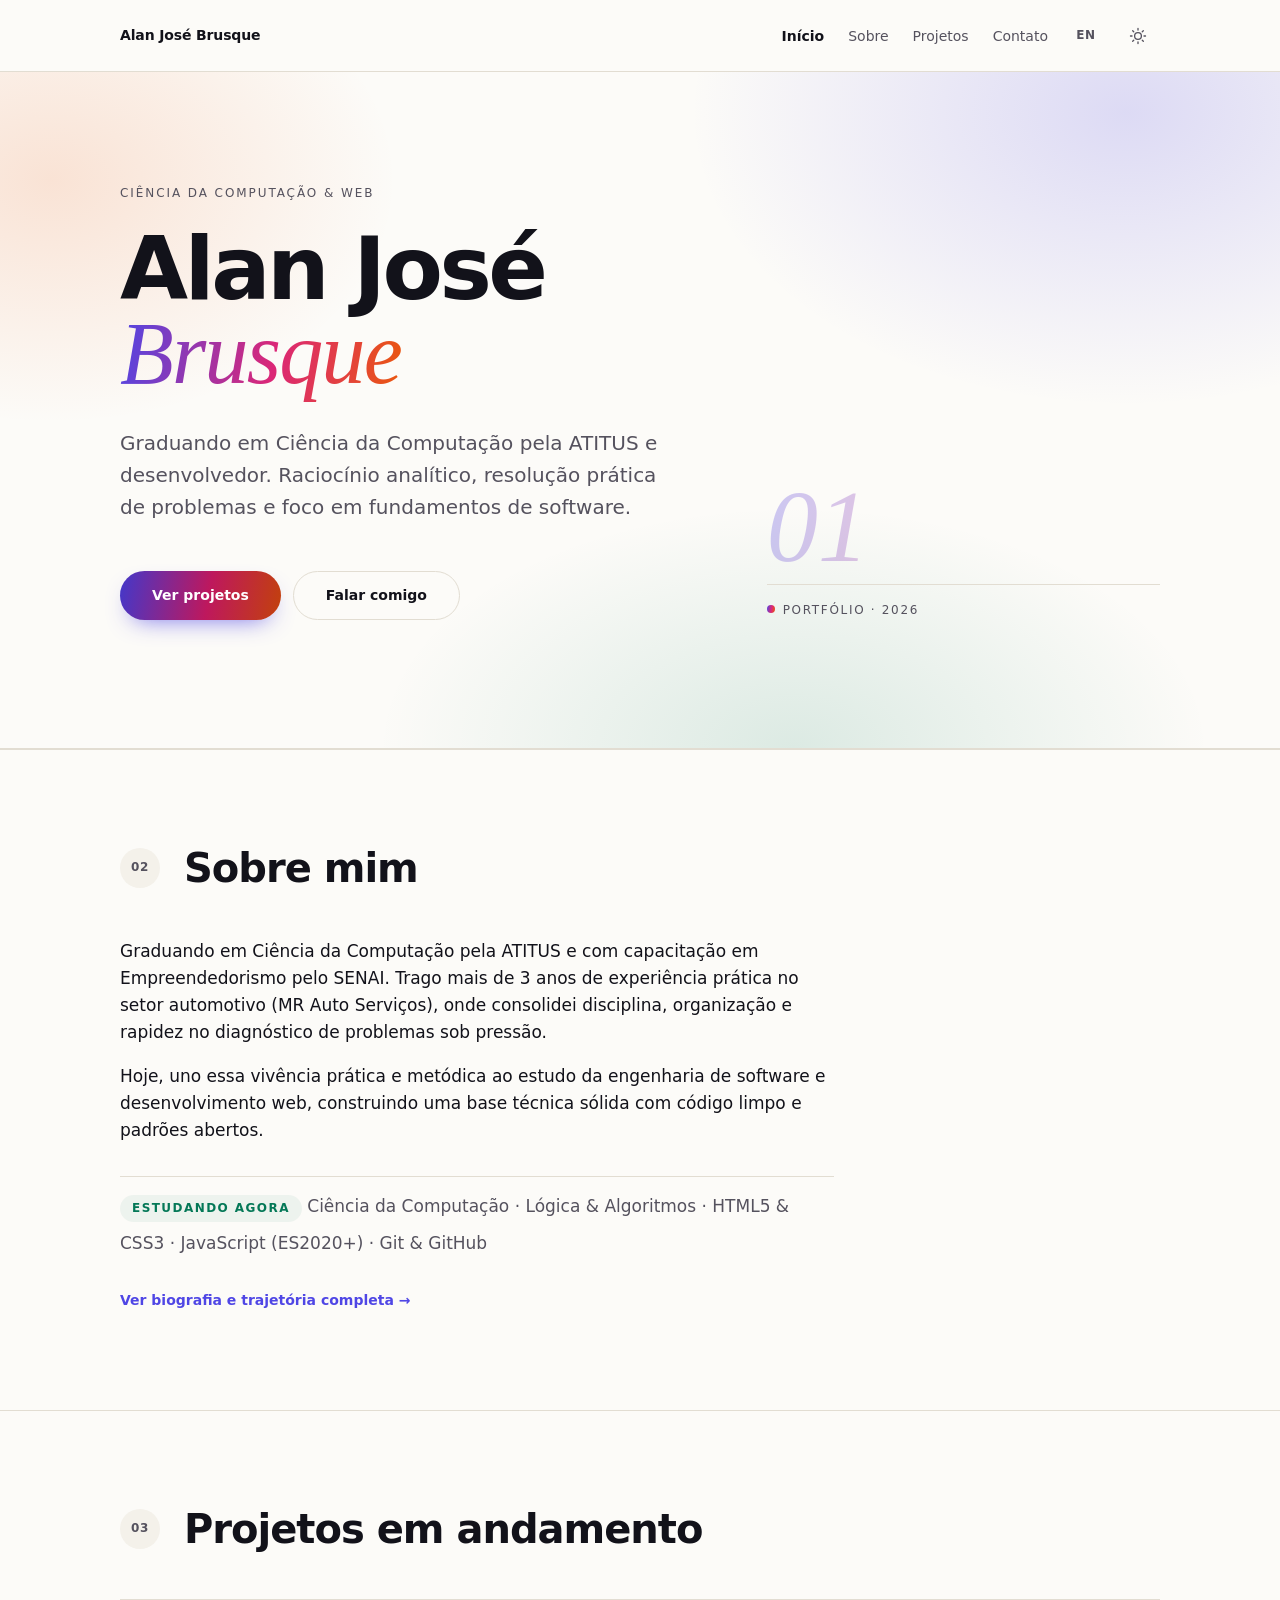
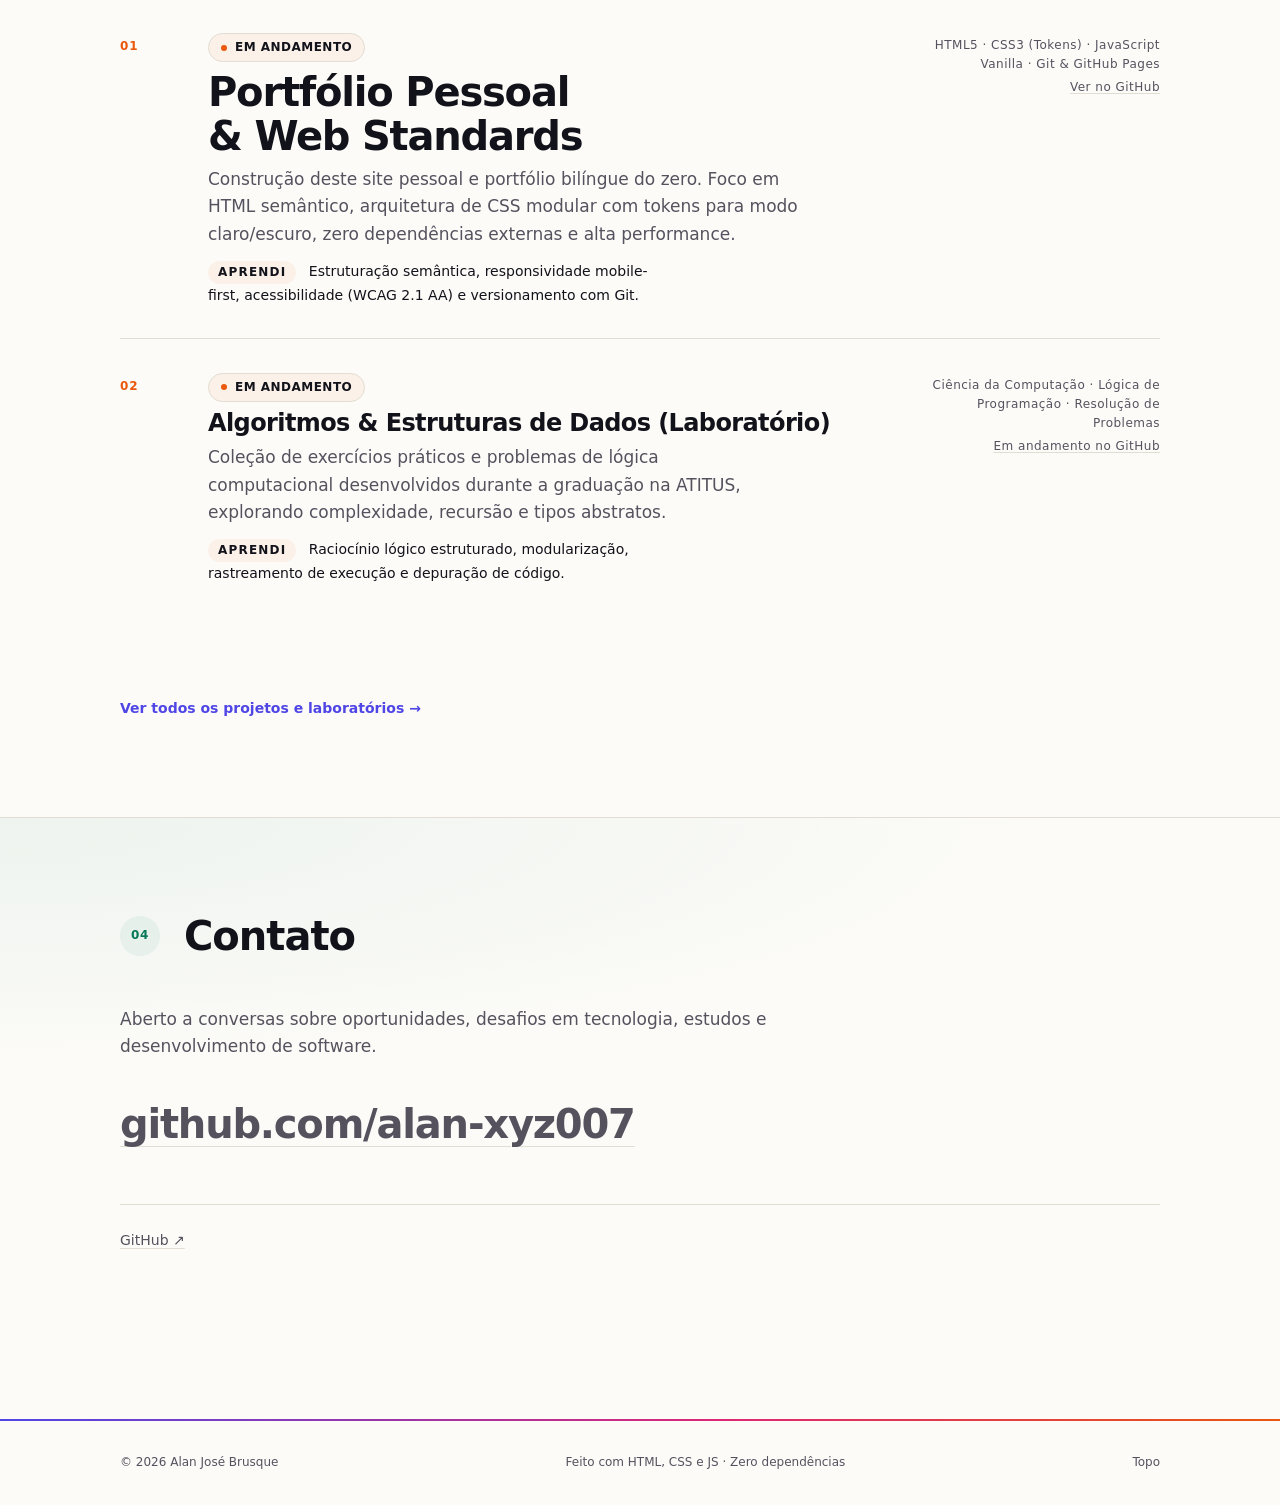
==== index.html @ 41e9971a "feat: site pessoal, mini paginas sobre e projetos, i18n bilingue e tokens" ====
<!doctype html>
<html lang="pt-BR" data-theme="light">
<head>
  <meta charset="utf-8">
  <meta name="viewport" content="width=device-width, initial-scale=1">
  <title>Alan José Brusque — Desenvolvedor Web & Ciência da Computação</title>
  <meta name="description" content="Site pessoal e portfólio de aprendizado de Alan José Brusque. Graduando em Ciência da Computação (ATITUS) e desenvolvedor.">
  <meta name="color-scheme" content="light dark">
  <link rel="icon" href="assets/img/favicon.svg" type="image/svg+xml">
  <link rel="stylesheet" href="assets/css/styles.css">
  <script>
    (function () {
      try {
        var saved = localStorage.getItem('theme');
        var theme = saved || (window.matchMedia('(prefers-color-scheme: dark)').matches ? 'dark' : 'light');
        document.documentElement.dataset.theme = theme;
      } catch (e) {
        document.documentElement.dataset.theme = 'light';
      }
      document.documentElement.classList.add('js');
    })();
  </script>
</head>
<body id="top">
  <a class="skip-link" href="#main" data-i18n="a11y.skip">Pular para o conteúdo</a>

  <header class="site-header">
    <div class="site-header__inner container">
      <a class="brand" href="index.html">
        <span class="brand__full">Alan José Brusque</span>
        <span class="brand__short">AJB</span>
      </a>

      <button class="menu-toggle" type="button" aria-expanded="false" aria-controls="primary-nav" data-i18n-attr="aria-label:nav.menu">
        <span class="menu-toggle__lines" aria-hidden="true"><span></span><span></span></span>
        <span class="menu-toggle__text" data-i18n="nav.menu">Menu</span>
      </button>

      <nav id="primary-nav" class="nav" data-i18n-attr="aria-label:nav.label">
        <ul class="nav__list">
          <li><a class="nav__link nav__link--active" href="index.html" data-i18n="nav.home">Início</a></li>
          <li><a class="nav__link" href="sobre.html" data-i18n="nav.about">Sobre</a></li>
          <li><a class="nav__link" href="projetos.html" data-i18n="nav.projects">Projetos</a></li>
          <li><a class="nav__link" href="#contato" data-i18n="nav.contact">Contato</a></li>
        </ul>
      </nav>

      <div class="controls">
        <button class="control" type="button" data-lang-toggle aria-label="Mudar para inglês">EN</button>
        <button class="control control--icon" type="button" data-theme-toggle aria-pressed="false" aria-label="Ativar tema escuro">
          <svg class="icon icon--sun" viewBox="0 0 24 24" fill="none" stroke="currentColor" stroke-width="1.75" stroke-linecap="round" aria-hidden="true">
            <circle cx="12" cy="12" r="4.5"></circle>
            <path d="M12 2v2M12 20v2M2 12h2M20 12h2M4.9 4.9l1.4 1.4M17.7 17.7l1.4 1.4M19.1 4.9l-1.4 1.4M6.3 17.7l-1.4 1.4"></path>
          </svg>
          <svg class="icon icon--moon" viewBox="0 0 24 24" fill="none" stroke="currentColor" stroke-width="1.75" stroke-linecap="round" stroke-linejoin="round" aria-hidden="true">
            <path d="M20 14.5A8.5 8.5 0 1 1 9.5 4a6.8 6.8 0 0 0 10.5 10.5Z"></path>
          </svg>
        </button>
      </div>
    </div>
  </header>

  <main id="main">
    <section class="hero" id="hero" aria-labelledby="hero-title">
      <div class="container hero__grid">
        <div class="hero__lead">
          <p class="eyebrow" data-i18n="hero.kicker">Ciência da Computação & Web</p>
          <h1 class="hero__title" id="hero-title">
            Alan José <span class="hero__accent">Brusque</span>
          </h1>
          <p class="hero__tagline" data-i18n="hero.tagline">
            Graduando em Ciência da Computação pela ATITUS e desenvolvedor. Raciocínio analítico, resolução prática de problemas e foco em fundamentos de software.
          </p>
          <div class="hero__actions">
            <a class="btn btn--solid" href="projetos.html" data-i18n="hero.cta.projects">Ver projetos</a>
            <a class="btn btn--ghost" href="#contato" data-i18n="hero.cta.contact">Falar comigo</a>
          </div>
        </div>
        <aside class="hero__aside" aria-hidden="true">
          <span class="hero__index" aria-hidden="true"></span>
          <span class="hero__rule"></span>
          <span class="hero__note"><span data-i18n="hero.note">Portfólio</span> · <span data-year>2026</span></span>
        </aside>
      </div>
    </section>

    <section class="section" id="sobre" aria-labelledby="sobre-title">
      <div class="container">
        <div class="section__head">
          <span class="section__index">02</span>
          <h2 class="section__title" id="sobre-title" data-i18n="home.about.title">Sobre mim</h2>
        </div>
        <div class="prose">
          <p data-i18n="home.about.p1">
            Graduando em Ciência da Computação pela ATITUS e com capacitação em Empreendedorismo pelo SENAI. Trago mais de 3 anos de experiência prática no setor automotivo (MR Auto Serviços), onde consolidei disciplina, organização e rapidez no diagnóstico de problemas sob pressão.
          </p>
          <p data-i18n="home.about.p2">
            Hoje, uno essa vivência prática e metódica ao estudo da engenharia de software e desenvolvimento web, construindo uma base técnica sólida com código limpo e padrões abertos.
          </p>
          <div class="studying">
            <span class="studying__label" data-i18n="about.studying.label">Estudando agora</span>
            <span data-i18n="about.studying.items">Ciência da Computação · Lógica & Algoritmos · HTML5 & CSS3 · JavaScript (ES2020+) · Git & GitHub</span>
          </div>
          <a class="link-more" href="sobre.html" data-i18n="home.about.more">Ver biografia e trajetória completa →</a>
        </div>
      </div>
    </section>

    <section class="section" id="projetos" aria-labelledby="projetos-title">
      <div class="container">
        <div class="section__head">
          <span class="section__index">03</span>
          <h2 class="section__title" id="projetos-title" data-i18n="home.projects.title">Projetos em andamento</h2>
        </div>

        <article class="project project--featured">
          <span class="project__index" aria-hidden="true">01</span>
          <div class="project__main">
            <div style="margin-bottom: var(--space-2);">
              <span class="badge--status" data-i18n="projects.status.badge">Em andamento</span>
            </div>
            <h3 class="project__title" data-i18n="projects.p1.title">Portfólio Pessoal & Web Standards</h3>
            <p class="project__summary" data-i18n="projects.p1.summary">
              Construção deste site pessoal e portfólio bilíngue do zero. Foco em HTML semântico, arquitetura de CSS modular com tokens para modo claro/escuro, zero dependências externas e alta performance.
            </p>
            <p class="project__learned">
              <span class="label" data-i18n="projects.learned">Aprendi</span>
              <span data-i18n="projects.p1.learned">Estruturação semântica, responsividade mobile-first, acessibilidade (WCAG 2.1 AA) e versionamento com Git.</span>
            </p>
          </div>
          <div class="project__meta">
            <span class="project__stack" data-i18n="projects.p1.stack">HTML5 · CSS3 (Tokens) · JavaScript Vanilla · Git & GitHub Pages</span>
            <span class="project__links">
              <a href="https://github.com/alan-xyz007/alan-xyz007.github.io" target="_blank" rel="noopener noreferrer" data-i18n="projects.view.code">Ver no GitHub ↗</a>
            </span>
          </div>
        </article>

        <article class="project">
          <span class="project__index" aria-hidden="true">02</span>
          <div class="project__main">
            <div style="margin-bottom: var(--space-2);">
              <span class="badge--status" data-i18n="projects.status.badge">Em andamento</span>
            </div>
            <h3 class="project__title" data-i18n="projects.p2.title">Algoritmos & Estruturas de Dados (Laboratório)</h3>
            <p class="project__summary" data-i18n="projects.p2.summary">
              Coleção de exercícios práticos e problemas de lógica computacional desenvolvidos durante a graduação na ATITUS, explorando complexidade, recursão e tipos abstratos.
            </p>
            <p class="project__learned">
              <span class="label" data-i18n="projects.learned">Aprendi</span>
              <span data-i18n="projects.p2.learned">Raciocínio lógico estruturado, modularização, rastreamento de execução e depuração de código.</span>
            </p>
          </div>
          <div class="project__meta">
            <span class="project__stack" data-i18n="projects.p2.stack">Ciência da Computação · Lógica de Programação · Resolução de Problemas</span>
            <span class="project__links">
              <a href="https://github.com/alan-xyz007" target="_blank" rel="noopener noreferrer" data-i18n="projects.view.progress">Em andamento no GitHub ↗</a>
            </span>
          </div>
        </article>

        <div style="margin-top: var(--space-8);">
          <a class="link-more" href="projetos.html" data-i18n="home.projects.more">Ver todos os projetos e laboratórios →</a>
        </div>
      </div>
    </section>

    <section class="section section--contact" id="contato" aria-labelledby="contato-title">
      <div class="container">
        <div class="section__head">
          <span class="section__index">04</span>
          <h2 class="section__title" id="contato-title" data-i18n="contact.title">Contato</h2>
        </div>
        <p class="contact__lead" data-i18n="contact.lead">
          Aberto a conversas sobre oportunidades, desafios em tecnologia, estudos e desenvolvimento de software.
        </p>
        <p class="contact__email">
          <a href="https://github.com/alan-xyz007" target="_blank" rel="noopener noreferrer">github.com/alan-xyz007</a>
        </p>
        <ul class="contact__links">
          <li>
            <a href="https://github.com/alan-xyz007" target="_blank" rel="noopener noreferrer">
              GitHub <span aria-hidden="true">↗</span>
            </a>
          </li>
        </ul>
      </div>
    </section>
  </main>

  <footer class="site-footer">
    <div class="container site-footer__inner">
      <p>© <span data-year>2026</span> Alan José Brusque</p>
      <p data-i18n="footer.note">Feito com HTML, CSS e JS · Zero dependências</p>
      <a class="site-footer__top" href="#top" data-i18n="footer.top">Topo</a>
    </div>
  </footer>

  <script src="assets/js/i18n.js" defer></script>
  <script src="assets/js/main.js" defer></script>
</body>
</html>
---- assets/css/styles.css ----
/* ==========================================================================
   Site pessoal — Alan José Brusque
   Ordem: 1 reset · 2 tokens · 3 base · 4 layout · 5 componentes · 6 utilitários
   ========================================================================== */

/* 1. reset ---------------------------------------------------------------- */
*,
*::before,
*::after { box-sizing: border-box; }

html { -webkit-text-size-adjust: 100%; }

body,
h1, h2, h3, p, ul, figure { margin: 0; }

ul { padding: 0; list-style: none; }

img, svg { display: block; max-width: 100%; }

button { font: inherit; color: inherit; background: none; border: 0; padding: 0; cursor: pointer; }

a { color: inherit; }

/* 2. tokens --------------------------------------------------------------- */
:root {
  --color-bg: #FCFBF8;
  --color-surface: #F4F1EA;
  --color-surface-2: #EAE5DA;
  --color-text: #12121A;
  --color-muted: #55525E;
  --color-border: #E2DDD2;
  --color-accent: #4F46E5;
  --color-accent-contrast: #FFFFFF;
  --color-accent-2: #EA580C;
  --color-accent-3: #047857;
  --color-accent-4: #DB2777;

  --gradient-brand: linear-gradient(100deg, #4F46E5 0%, #DB2777 55%, #EA580C 100%);
  --gradient-cta: linear-gradient(100deg, #4338CA 0%, #BE185D 55%, #C2410C 100%);
  --cta-text: #FFFFFF;
  --glow-1: rgba(79, 70, 229, 0.18);
  --glow-2: rgba(234, 88, 12, 0.15);
  --glow-3: rgba(4, 120, 87, 0.13);
  --tint-1: rgba(79, 70, 229, 0.06);
  --tint-2: rgba(234, 88, 12, 0.06);
  --tint-3: rgba(4, 120, 87, 0.06);

  --font-sans: system-ui, -apple-system, "Segoe UI", Roboto, sans-serif;
  --font-display: Georgia, "Times New Roman", serif;

  --text-xs: 0.75rem;
  --text-sm: 0.875rem;
  --text-base: 1.0625rem;
  --text-lg: 1.25rem;
  --text-xl: 1.5rem;
  --text-2xl: 2rem;
  --text-3xl: 2.5rem;
  --text-4xl: 3.5rem;
  --text-5xl: 5.5rem;

  --space-1: 4px;
  --space-2: 8px;
  --space-3: 12px;
  --space-4: 16px;
  --space-5: 24px;
  --space-6: 32px;
  --space-8: 48px;
  --space-10: 64px;
  --space-12: 96px;
  --space-16: 160px;

  --radius-sm: 4px;
  --radius-md: 8px;
  --radius-lg: 16px;

  --shadow-sm: 0 1px 2px rgba(0, 0, 0, 0.06);
  --shadow-md: 0 8px 24px rgba(0, 0, 0, 0.08);

  --container: 1120px;
  --measure: 66ch;
  --header-h: 72px;
}

[data-theme="dark"] {
  --color-bg: #0B0B12;
  --color-surface: #15151F;
  --color-surface-2: #1E1E2B;
  --color-text: #F7F5F0;
  --color-muted: #B0ADBA;
  --color-border: #2A2A38;
  --color-accent: #818CF8;
  --color-accent-contrast: #0B0B12;
  --color-accent-2: #FB923C;
  --color-accent-3: #34D399;
  --color-accent-4: #F472B6;

  --gradient-brand: linear-gradient(100deg, #A5B4FC 0%, #F9A8D4 55%, #FDBA74 100%);
  --gradient-cta: linear-gradient(100deg, #C7D2FE 0%, #FBCFE8 55%, #FED7AA 100%);
  --cta-text: #0B0B12;
  --glow-1: rgba(129, 140, 248, 0.22);
  --glow-2: rgba(251, 146, 60, 0.16);
  --glow-3: rgba(52, 211, 153, 0.14);
  --tint-1: rgba(129, 140, 248, 0.10);
  --tint-2: rgba(251, 146, 60, 0.09);
  --tint-3: rgba(52, 211, 153, 0.09);

  --shadow-sm: 0 1px 2px rgba(0, 0, 0, 0.6);
  --shadow-md: 0 8px 24px rgba(0, 0, 0, 0.5);
}

/* Sem JS: respeita a preferência do sistema */
@media (prefers-color-scheme: dark) {
  :root:not([data-theme="light"]) {
    --color-bg: #0B0B12;
    --color-surface: #15151F;
    --color-surface-2: #1E1E2B;
    --color-text: #F7F5F0;
    --color-muted: #B0ADBA;
    --color-border: #2A2A38;
    --color-accent: #818CF8;
    --color-accent-contrast: #0B0B12;
    --color-accent-2: #FB923C;
    --color-accent-3: #34D399;
    --color-accent-4: #F472B6;
    --gradient-brand: linear-gradient(100deg, #A5B4FC 0%, #F9A8D4 55%, #FDBA74 100%);
    --gradient-cta: linear-gradient(100deg, #C7D2FE 0%, #FBCFE8 55%, #FED7AA 100%);
    --cta-text: #0B0B12;
    --glow-1: rgba(129, 140, 248, 0.22);
    --glow-2: rgba(251, 146, 60, 0.16);
    --glow-3: rgba(52, 211, 153, 0.14);
    --tint-1: rgba(129, 140, 248, 0.10);
    --tint-2: rgba(251, 146, 60, 0.09);
    --tint-3: rgba(52, 211, 153, 0.09);
    --shadow-sm: 0 1px 2px rgba(0, 0, 0, 0.6);
    --shadow-md: 0 8px 24px rgba(0, 0, 0, 0.5);
  }
}

/* 3. base ----------------------------------------------------------------- */
html { scroll-behavior: smooth; }

body {
  background: var(--color-bg);
  color: var(--color-text);
  font-family: var(--font-sans);
  font-size: var(--text-base);
  line-height: 1.6;
  -webkit-font-smoothing: antialiased;
  text-rendering: optimizeLegibility;
  padding-top: var(--header-h);
}

h1, h2, h3 {
  line-height: 1.1;
  letter-spacing: -0.025em;
  text-wrap: balance;
  font-weight: 600;
}

p { max-width: var(--measure); }

a {
  text-decoration-thickness: 1px;
  text-underline-offset: 0.2em;
  text-decoration-color: var(--color-border);
}
a:hover { text-decoration-color: currentColor; }

strong { font-weight: 600; }

:focus-visible {
  outline: 2px solid var(--color-accent);
  outline-offset: 3px;
  border-radius: 2px;
}

::selection {
  background: var(--color-accent);
  color: var(--color-accent-contrast);
}

.skip-link {
  position: absolute;
  left: var(--space-4);
  top: -100px;
  z-index: 100;
  padding: var(--space-3) var(--space-5);
  background: var(--color-accent);
  color: var(--color-accent-contrast);
  text-decoration: none;
  border-radius: var(--radius-sm);
  transition: top 0.15s ease-out;
}
.skip-link:focus { top: var(--space-4); }

/* 4. layout --------------------------------------------------------------- */
.container {
  width: 100%;
  max-width: var(--container);
  margin-inline: auto;
  padding-inline: 20px;
}

@media (min-width: 1024px) {
  .container { padding-inline: 40px; }
}

.section {
  padding-block: var(--space-12);
  border-top: 1px solid var(--color-border);
  background-image: radial-gradient(120% 60% at 0% 0%, var(--section-tint, transparent), transparent 70%);
}

.section--about { --section-accent: var(--color-accent); --section-tint: var(--tint-1); }
.section--projects { --section-accent: var(--color-accent-2); --section-tint: var(--tint-2); }
.section--contact { --section-accent: var(--color-accent-3); --section-tint: var(--tint-3); }

.section__head {
  display: grid;
  grid-template-columns: 48px 1fr;
  align-items: center;
  gap: var(--space-4);
  margin-bottom: var(--space-8);
}

.section__index {
  display: inline-flex;
  align-items: center;
  justify-content: center;
  width: 40px;
  height: 40px;
  border-radius: 999px;
  background: var(--section-tint, var(--color-surface));
  color: var(--section-accent, var(--color-muted));
  font-size: var(--text-xs);
  font-weight: 700;
  font-variant-numeric: tabular-nums;
  letter-spacing: 0.06em;
}

.section__title {
  font-size: clamp(1.75rem, 4vw, var(--text-3xl));
}

.prose p + p { margin-top: var(--space-4); }
.prose p { max-width: var(--measure); }

/* 5. componentes ---------------------------------------------------------- */
/* header */
.site-header {
  position: fixed;
  inset: 0 0 auto 0;
  z-index: 50;
  height: var(--header-h);
  background: var(--color-bg);
  border-bottom: 1px solid var(--color-border);
}

.site-header__inner {
  height: 100%;
  display: grid;
  grid-template-columns: auto 1fr auto;
  align-items: center;
  gap: var(--space-4);
}

.brand {
  font-size: var(--text-sm);
  font-weight: 600;
  letter-spacing: -0.01em;
  text-decoration: none;
  white-space: nowrap;
}
.brand__short { display: none; }

@media (max-width: 479px) {
  .brand__full { display: none; }
  .brand__short { display: inline; letter-spacing: 0.02em; }
}

.nav { display: none; }

.nav__list {
  display: flex;
  gap: var(--space-5);
  justify-content: flex-end;
}

.nav__link {
  font-size: var(--text-sm);
  color: var(--color-muted);
  text-decoration: none;
  padding-block: var(--space-2);
}
.nav__link:hover { color: var(--color-text); }

.controls {
  display: flex;
  align-items: center;
  gap: var(--space-2);
}

.control {
  display: inline-flex;
  align-items: center;
  justify-content: center;
  min-width: 44px;
  min-height: 44px;
  padding-inline: var(--space-2);
  font-size: var(--text-xs);
  font-weight: 600;
  letter-spacing: 0.06em;
  color: var(--color-muted);
  border: 1px solid transparent;
  border-radius: var(--radius-sm);
}
.control:hover { color: var(--color-text); border-color: var(--color-border); }

.icon { width: 18px; height: 18px; }

.control--icon .icon--moon { display: none; }
[data-theme="dark"] .control--icon .icon--sun { display: none; }
[data-theme="dark"] .control--icon .icon--moon { display: block; }

.menu-toggle {
  display: inline-flex;
  align-items: center;
  gap: var(--space-2);
  min-height: 44px;
  padding-inline: var(--space-2);
  font-size: var(--text-xs);
  letter-spacing: 0.08em;
  text-transform: uppercase;
  color: var(--color-muted);
}

.menu-toggle__lines {
  display: grid;
  gap: 4px;
  width: 18px;
}
.menu-toggle__lines span {
  display: block;
  height: 1px;
  background: currentColor;
  transition: transform 0.15s ease-out, opacity 0.15s ease-out;
}
.menu-toggle[aria-expanded="true"] .menu-toggle__lines span:first-child { transform: translateY(2.5px) rotate(45deg); }
.menu-toggle[aria-expanded="true"] .menu-toggle__lines span:last-child { transform: translateY(-2.5px) rotate(-45deg); }

/* nav mobile */
@media (max-width: 767px) {
  .nav {
    display: none;
    position: absolute;
    inset: var(--header-h) 0 auto 0;
    background: var(--color-bg);
    border-bottom: 1px solid var(--color-border);
    padding: var(--space-4) 20px var(--space-6);
  }
  .nav.is-open { display: block; }
  .nav__list {
    flex-direction: column;
    gap: 0;
    align-items: stretch;
  }
  .nav__link {
    display: block;
    padding-block: var(--space-3);
    font-size: var(--text-lg);
    color: var(--color-text);
    border-bottom: 1px solid var(--color-border);
  }
}

@media (min-width: 768px) {
  .nav {
    display: block;
  }
  .menu-toggle { display: none; }
}

/* hero */
.hero {
  position: relative;
  padding-block: clamp(48px, 9vw, 112px) clamp(64px, 10vw, 140px);
  border-bottom: 1px solid var(--color-border);
  background-image:
    radial-gradient(55% 70% at 88% 6%, var(--glow-1), transparent 62%),
    radial-gradient(45% 60% at 4% 16%, var(--glow-2), transparent 60%),
    radial-gradient(50% 55% at 62% 100%, var(--glow-3), transparent 65%);
}

.hero__grid {
  display: grid;
  gap: var(--space-10);
  align-items: end;
}

@media (min-width: 900px) {
  .hero__grid {
    grid-template-columns: 7fr 5fr;
    gap: var(--space-12);
  }
}

.eyebrow {
  font-size: var(--text-xs);
  letter-spacing: 0.16em;
  text-transform: uppercase;
  color: var(--color-muted);
  margin-bottom: var(--space-5);
}

.hero__title {
  font-size: clamp(2.75rem, 9vw, 5.5rem);
  line-height: 0.95;
  letter-spacing: -0.04em;
  font-weight: 600;
}

.hero__accent {
  font-family: var(--font-display);
  font-style: italic;
  font-weight: 400;
  letter-spacing: -0.02em;
  background-image: var(--gradient-brand);
  -webkit-background-clip: text;
  background-clip: text;
  color: transparent;
}

@supports not ((-webkit-background-clip: text) or (background-clip: text)) {
  .hero__accent {
    color: var(--color-accent);
    background-image: none;
  }
}

.hero__tagline {
  margin-top: var(--space-6);
  font-size: clamp(1rem, 1.6vw, var(--text-lg));
  color: var(--color-muted);
  max-width: 46ch;
}

.hero__actions {
  display: flex;
  flex-wrap: wrap;
  gap: var(--space-3);
  margin-top: var(--space-8);
}

.btn {
  display: inline-flex;
  align-items: center;
  justify-content: center;
  min-height: 48px;
  padding: var(--space-3) var(--space-6);
  font-size: var(--text-sm);
  font-weight: 600;
  text-decoration: none;
  border-radius: 999px;
  transition: background-color 0.15s ease-out, color 0.15s ease-out, border-color 0.15s ease-out, filter 0.15s ease-out;
}

.btn--solid {
  background-image: var(--gradient-cta);
  color: var(--cta-text);
  box-shadow: 0 10px 24px -12px rgba(79, 70, 229, 0.85);
}
.btn--solid:hover { filter: brightness(1.06) saturate(1.05); }

.btn--ghost {
  color: var(--color-text);
  border: 1px solid var(--color-border);
}
.btn--ghost:hover {
  border-color: var(--color-accent);
  color: var(--color-accent);
}

.hero__aside {
  display: flex;
  align-items: flex-end;
  gap: var(--space-4);
  justify-content: flex-start;
  color: var(--color-muted);
}

@media (min-width: 900px) {
  .hero__aside {
    flex-direction: column;
    align-items: stretch;
    justify-content: flex-end;
    height: 100%;
  }
}

.hero__index {
  font-family: var(--font-display);
  font-style: italic;
  font-size: clamp(3.5rem, 8vw, 7rem);
  line-height: 0.8;
  opacity: 0.28;
  background-image: var(--gradient-brand);
  -webkit-background-clip: text;
  background-clip: text;
  color: transparent;
}

.hero__index::before {
  content: "01";
}

.hero__rule {
  display: block;
  flex: 1;
  height: 1px;
  min-height: 1px;
  background: var(--color-border);
}

@media (min-width: 900px) {
  .hero__rule {
    flex: none;
    width: 100%;
    height: 1px;
  }
}

.hero__note {
  font-size: var(--text-xs);
  letter-spacing: 0.14em;
  text-transform: uppercase;
  white-space: nowrap;
}

.hero__note::before {
  content: "";
  display: inline-block;
  width: 8px;
  height: 8px;
  margin-right: var(--space-2);
  border-radius: 999px;
  background: var(--gradient-brand);
  vertical-align: 0.05em;
}

/* sobre */
.studying {
  margin-top: var(--space-6);
  padding-top: var(--space-4);
  border-top: 1px solid var(--color-border);
  color: var(--color-muted);
  max-width: var(--measure);
}

.studying__label {
  display: inline-flex;
  align-items: center;
  gap: var(--space-2);
  margin-bottom: var(--space-2);
  padding: 4px 12px;
  border-radius: 999px;
  background: var(--tint-3);
  color: var(--color-accent-3);
  font-size: var(--text-xs);
  font-weight: 600;
  letter-spacing: 0.12em;
  text-transform: uppercase;
}

/* projetos */
.project {
  display: grid;
  grid-template-columns: 40px 1fr;
  gap: var(--space-4) var(--space-5);
  padding-block: var(--space-6);
  border-top: 1px solid var(--color-border);
}

.project:last-child { border-bottom: 1px solid var(--color-border); }

.project__index {
  font-size: var(--text-xs);
  font-weight: 700;
  font-variant-numeric: tabular-nums;
  letter-spacing: 0.08em;
  color: var(--color-accent-2);
  padding-top: 0.45em;
}

.project__title {
  font-size: clamp(1.25rem, 2.4vw, var(--text-xl));
  transition: transform 0.15s ease-out, color 0.15s ease-out;
}

.project__summary {
  margin-top: var(--space-2);
  color: var(--color-muted);
  max-width: 52ch;
}

.project__learned {
  margin-top: var(--space-3);
  font-size: var(--text-sm);
  max-width: 52ch;
}

.project__learned .label {
  display: inline-block;
  margin-right: var(--space-2);
  padding: 2px 10px;
  border-radius: 999px;
  background: var(--tint-2);
  color: var(--color-text);
  letter-spacing: 0.1em;
  text-transform: uppercase;
  font-size: var(--text-xs);
  font-weight: 600;
}

.project__meta {
  grid-column: 2;
  display: flex;
  flex-wrap: wrap;
  gap: var(--space-2) var(--space-5);
  margin-top: var(--space-2);
  font-size: var(--text-xs);
  color: var(--color-muted);
  letter-spacing: 0.04em;
}

.project--featured .project__title {
  font-size: clamp(1.75rem, 4vw, var(--text-3xl));
  letter-spacing: -0.03em;
}

.project--featured .project__summary { max-width: 56ch; }

@media (min-width: 900px) {
  .project {
    grid-template-columns: 64px 1fr 240px;
    align-items: start;
  }
  .project__meta {
    grid-column: 3;
    flex-direction: column;
    gap: var(--space-1);
    margin-top: 0.35em;
    text-align: right;
    align-items: flex-end;
  }
  .project:hover .project__title { transform: translateX(4px); color: var(--color-accent-2); }
}

/* contato */
.section--contact { padding-bottom: var(--space-16); }

.contact__lead {
  color: var(--color-muted);
  margin-bottom: var(--space-6);
}

.contact__email {
  font-size: clamp(1.5rem, 5vw, var(--text-3xl));
  letter-spacing: -0.03em;
  font-weight: 600;
  color: var(--color-muted);
  word-break: break-word;
  margin-bottom: var(--space-8);
}

.contact__links {
  display: flex;
  flex-wrap: wrap;
  gap: var(--space-3) var(--space-6);
  padding-top: var(--space-4);
  border-top: 1px solid var(--color-border);
  font-size: var(--text-sm);
}

.contact__links a,
.contact__pending {
  display: inline-block;
  padding-block: var(--space-2);
  color: var(--color-muted);
}

.contact__links a:hover { color: var(--color-text); }

/* footer */
.site-footer {
  border-top: 2px solid transparent;
  border-image: var(--gradient-brand) 1;
  padding-block: var(--space-6);
  font-size: var(--text-xs);
  color: var(--color-muted);
}

.site-footer__inner {
  display: flex;
  flex-wrap: wrap;
  justify-content: space-between;
  gap: var(--space-2) var(--space-5);
}

.site-footer__top { text-decoration: none; }
.site-footer__top:hover { color: var(--color-text); }

/* subpages, badges & timeline ---------------------------------------------- */
.page-header {
  padding-block: clamp(40px, 8vw, 80px) clamp(32px, 6vw, 64px);
  border-bottom: 1px solid var(--color-border);
}

.page-header__title {
  font-size: clamp(2.25rem, 6vw, 4rem);
  line-height: 1.05;
  letter-spacing: -0.03em;
  font-weight: 600;
}

.page-header__subtitle {
  margin-top: var(--space-4);
  font-size: clamp(1.0625rem, 1.8vw, var(--text-lg));
  color: var(--color-muted);
  max-width: 56ch;
}

.nav__link--active {
  color: var(--color-text) !important;
  font-weight: 600;
}

.badge--status {
  display: inline-flex;
  align-items: center;
  gap: var(--space-2);
  padding: 4px 12px;
  border-radius: 999px;
  background: var(--tint-2);
  color: var(--color-text);
  font-size: var(--text-xs);
  font-weight: 600;
  letter-spacing: 0.04em;
  text-transform: uppercase;
  border: 1px solid var(--color-border);
}

.badge--status::before {
  content: "";
  display: inline-block;
  width: 6px;
  height: 6px;
  border-radius: 50%;
  background: var(--color-accent-2);
}

.timeline {
  display: grid;
  gap: var(--space-6);
  margin-top: var(--space-6);
}

.timeline__item {
  padding-left: var(--space-4);
  border-left: 2px solid var(--color-border);
  transition: border-color 0.15s ease-out;
}

.timeline__item:hover {
  border-left-color: var(--color-accent);
}

.timeline__title {
  font-size: var(--text-base);
  font-weight: 600;
}

.timeline__desc {
  margin-top: var(--space-2);
  font-size: var(--text-sm);
  color: var(--color-muted);
  max-width: var(--measure);
}

.link-more {
  display: inline-flex;
  align-items: center;
  gap: var(--space-2);
  margin-top: var(--space-6);
  font-size: var(--text-sm);
  font-weight: 600;
  color: var(--color-accent);
  text-decoration: none;
}

.link-more:hover {
  text-decoration: underline;
}

/* 6. utilitários --------------------------------------------------------- */
@media (prefers-reduced-motion: reduce) {
  html { scroll-behavior: auto; }
  *,
  *::before,
  *::after {
    animation: none !important;
    transition: none !important;
  }
}
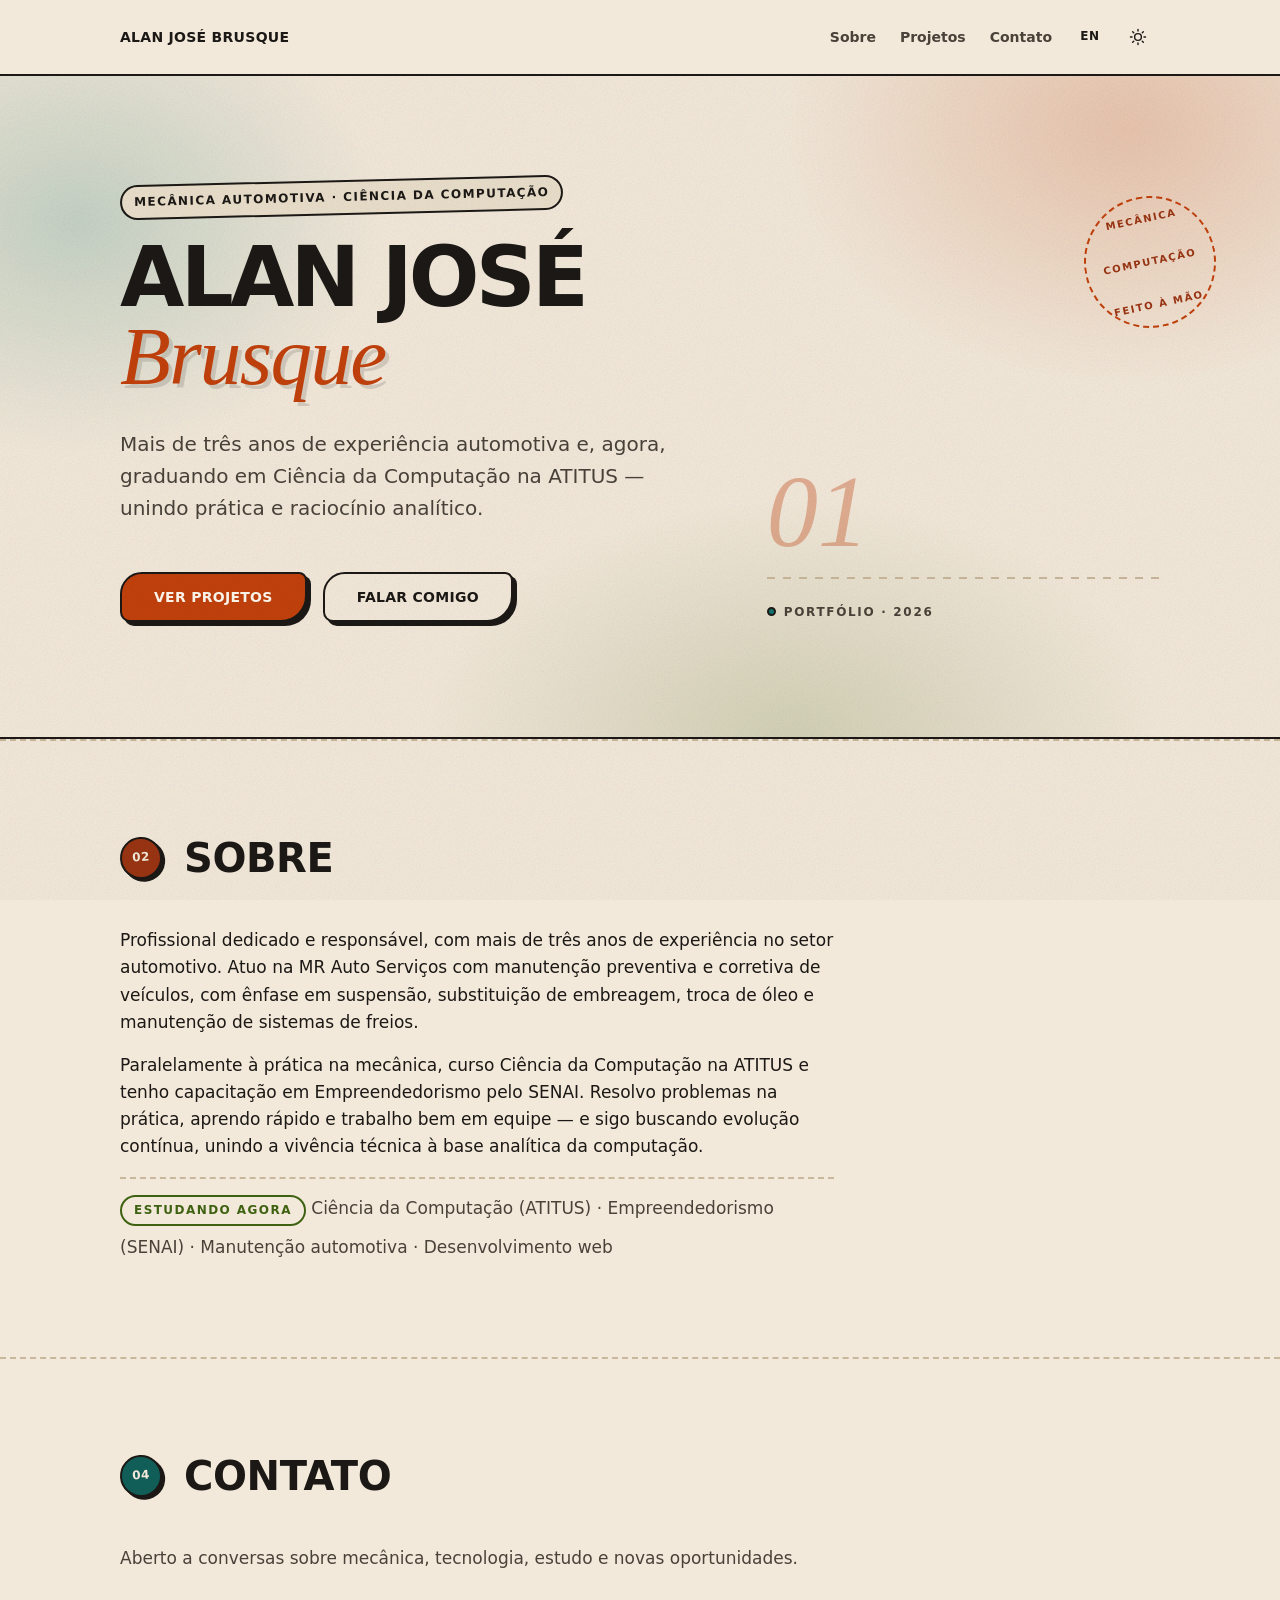
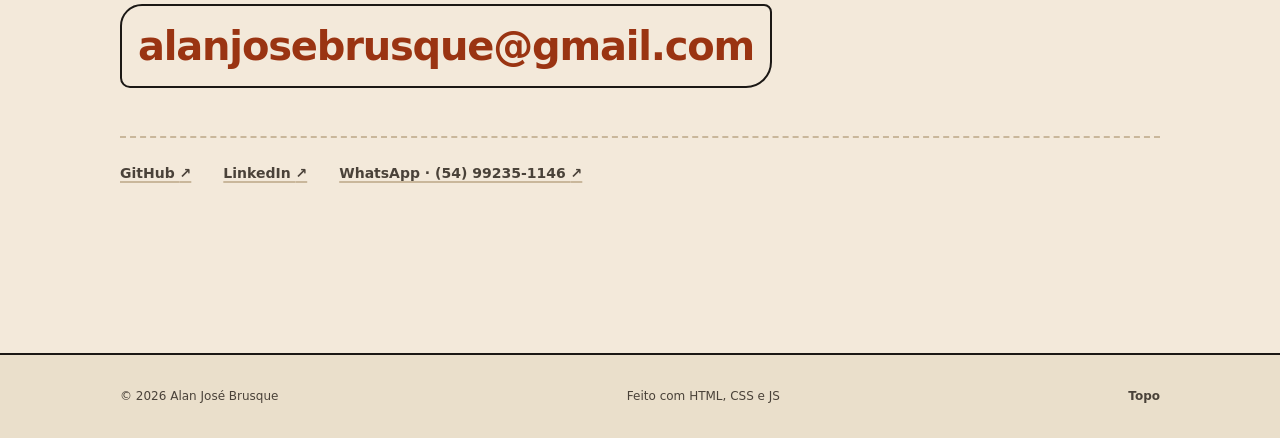
==== commit efc4988b: "feat: contato real, visual rustico e pagina de projetos em construcao" ====
--- a/index.html
+++ b/index.html
@@ -3,9 +3,54 @@
 <head>
   <meta charset="utf-8">
   <meta name="viewport" content="width=device-width, initial-scale=1">
-  <title>Alan José Brusque — Desenvolvedor Web & Ciência da Computação</title>
-  <meta name="description" content="Site pessoal e portfólio de aprendizado de Alan José Brusque. Graduando em Ciência da Computação (ATITUS) e desenvolvedor.">
+  <title>Alan José Brusque — Mecânica &amp; Computação</title>
+  <meta name="description" content="Portfólio de Alan José Brusque — mais de três anos em mecânica automotiva e graduando em Ciência da Computação na ATITUS.">
   <meta name="color-scheme" content="light dark">
+  <link rel="canonical" href="https://alan-xyz007.github.io/">
+  <meta property="og:type" content="website">
+  <meta property="og:locale" content="pt_BR">
+  <meta property="og:site_name" content="Alan José Brusque">
+  <meta property="og:title" content="Alan José Brusque — Mecânica &amp; Computação">
+  <meta property="og:description" content="Portfólio de Alan José Brusque — mais de três anos em mecânica automotiva e graduando em Ciência da Computação na ATITUS.">
+  <meta property="og:url" content="https://alan-xyz007.github.io/">
+  <meta property="og:image" content="https://alan-xyz007.github.io/assets/img/og.png">
+  <meta property="og:image:width" content="1200">
+  <meta property="og:image:height" content="630">
+  <meta property="og:image:alt" content="Alan José Brusque — Mecânica automotiva e Ciência da Computação">
+  <meta name="twitter:card" content="summary_large_image">
+  <meta name="twitter:title" content="Alan José Brusque — Mecânica &amp; Computação">
+  <meta name="twitter:description" content="Portfólio de Alan José Brusque — mecânica automotiva e Ciência da Computação.">
+  <meta name="twitter:image" content="https://alan-xyz007.github.io/assets/img/og.png">
+  <script type="application/ld+json">
+    {
+      "@context": "https://schema.org",
+      "@graph": [
+        {
+          "@type": "Person",
+          "@id": "https://alan-xyz007.github.io/#person",
+          "name": "Alan José Brusque",
+          "url": "https://alan-xyz007.github.io/",
+          "jobTitle": "Mecânico automotivo",
+          "email": "mailto:alanjosebrusque@gmail.com",
+          "worksFor": { "@type": "Organization", "name": "MR Auto Serviços" },
+          "alumniOf": { "@type": "CollegeOrUniversity", "name": "ATITUS" },
+          "sameAs": [
+            "https://github.com/alan-xyz007",
+            "https://www.linkedin.com/in/alanj-brusque777707777/"
+          ],
+          "knowsAbout": ["Mecânica automotiva", "Ciência da Computação", "Manutenção de veículos"]
+        },
+        {
+          "@type": "WebSite",
+          "@id": "https://alan-xyz007.github.io/#website",
+          "url": "https://alan-xyz007.github.io/",
+          "name": "Alan José Brusque",
+          "inLanguage": "pt-BR",
+          "author": { "@id": "https://alan-xyz007.github.io/#person" }
+        }
+      ]
+    }
+  </script>
   <link rel="icon" href="assets/img/favicon.svg" type="image/svg+xml">
   <link rel="stylesheet" href="assets/css/styles.css">
   <script>
@@ -38,8 +83,7 @@
 
       <nav id="primary-nav" class="nav" data-i18n-attr="aria-label:nav.label">
         <ul class="nav__list">
-          <li><a class="nav__link nav__link--active" href="index.html" data-i18n="nav.home">Início</a></li>
-          <li><a class="nav__link" href="sobre.html" data-i18n="nav.about">Sobre</a></li>
+          <li><a class="nav__link" href="#sobre" data-i18n="nav.about">Sobre</a></li>
           <li><a class="nav__link" href="projetos.html" data-i18n="nav.projects">Projetos</a></li>
           <li><a class="nav__link" href="#contato" data-i18n="nav.contact">Contato</a></li>
         </ul>
@@ -48,11 +92,11 @@
       <div class="controls">
         <button class="control" type="button" data-lang-toggle aria-label="Mudar para inglês">EN</button>
         <button class="control control--icon" type="button" data-theme-toggle aria-pressed="false" aria-label="Ativar tema escuro">
-          <svg class="icon icon--sun" viewBox="0 0 24 24" fill="none" stroke="currentColor" stroke-width="1.75" stroke-linecap="round" aria-hidden="true">
+          <svg class="icon icon--sun" viewBox="0 0 24 24" fill="none" stroke="currentColor" stroke-width="1.9" stroke-linecap="round" aria-hidden="true">
             <circle cx="12" cy="12" r="4.5"></circle>
             <path d="M12 2v2M12 20v2M2 12h2M20 12h2M4.9 4.9l1.4 1.4M17.7 17.7l1.4 1.4M19.1 4.9l-1.4 1.4M6.3 17.7l-1.4 1.4"></path>
           </svg>
-          <svg class="icon icon--moon" viewBox="0 0 24 24" fill="none" stroke="currentColor" stroke-width="1.75" stroke-linecap="round" stroke-linejoin="round" aria-hidden="true">
+          <svg class="icon icon--moon" viewBox="0 0 24 24" fill="none" stroke="currentColor" stroke-width="1.9" stroke-linecap="round" stroke-linejoin="round" aria-hidden="true">
             <path d="M20 14.5A8.5 8.5 0 1 1 9.5 4a6.8 6.8 0 0 0 10.5 10.5Z"></path>
           </svg>
         </button>
@@ -62,105 +106,45 @@
 
   <main id="main">
     <section class="hero" id="hero" aria-labelledby="hero-title">
+      <div class="stamp" aria-hidden="true">
+        <span data-i18n="stamp.line1">Mecânica</span>
+        <span data-i18n="stamp.line2">Computação</span>
+        <span data-i18n="stamp.line3">Feito à mão</span>
+      </div>
+
       <div class="container hero__grid">
         <div class="hero__lead">
-          <p class="eyebrow" data-i18n="hero.kicker">Ciência da Computação & Web</p>
+          <p class="eyebrow" data-i18n="hero.kicker">Mecânica automotiva · Ciência da Computação</p>
           <h1 class="hero__title" id="hero-title">
             Alan José <span class="hero__accent">Brusque</span>
           </h1>
-          <p class="hero__tagline" data-i18n="hero.tagline">
-            Graduando em Ciência da Computação pela ATITUS e desenvolvedor. Raciocínio analítico, resolução prática de problemas e foco em fundamentos de software.
-          </p>
+          <p class="hero__tagline" data-i18n="hero.tagline">Mais de três anos de experiência automotiva e, agora, graduando em Ciência da Computação na ATITUS — unindo prática e raciocínio analítico.</p>
           <div class="hero__actions">
             <a class="btn btn--solid" href="projetos.html" data-i18n="hero.cta.projects">Ver projetos</a>
             <a class="btn btn--ghost" href="#contato" data-i18n="hero.cta.contact">Falar comigo</a>
           </div>
         </div>
         <aside class="hero__aside" aria-hidden="true">
-          <span class="hero__index" aria-hidden="true"></span>
+          <span class="hero__index"></span>
           <span class="hero__rule"></span>
           <span class="hero__note"><span data-i18n="hero.note">Portfólio</span> · <span data-year>2026</span></span>
         </aside>
       </div>
     </section>
 
-    <section class="section" id="sobre" aria-labelledby="sobre-title">
+    <section class="section section--about" id="sobre" aria-labelledby="sobre-title">
       <div class="container">
         <div class="section__head">
           <span class="section__index">02</span>
-          <h2 class="section__title" id="sobre-title" data-i18n="home.about.title">Sobre mim</h2>
+          <h2 class="section__title" id="sobre-title" data-i18n="about.title">Sobre</h2>
         </div>
         <div class="prose">
-          <p data-i18n="home.about.p1">
-            Graduando em Ciência da Computação pela ATITUS e com capacitação em Empreendedorismo pelo SENAI. Trago mais de 3 anos de experiência prática no setor automotivo (MR Auto Serviços), onde consolidei disciplina, organização e rapidez no diagnóstico de problemas sob pressão.
+          <p data-i18n="about.p1">Profissional dedicado e responsável, com mais de três anos de experiência no setor automotivo. Atuo na MR Auto Serviços com manutenção preventiva e corretiva de veículos, com ênfase em suspensão, substituição de embreagem, troca de óleo e manutenção de sistemas de freios.</p>
+          <p data-i18n="about.p2">Paralelamente à prática na mecânica, curso Ciência da Computação na ATITUS e tenho capacitação em Empreendedorismo pelo SENAI. Resolvo problemas na prática, aprendo rápido e trabalho bem em equipe — e sigo buscando evolução contínua, unindo a vivência técnica à base analítica da computação.</p>
+          <p class="studying">
+            <span class="studying__label" data-i18n="about.studying.label">Estudando agora</span>
+            <span data-i18n="about.studying.items">Ciência da Computação (ATITUS) · Empreendedorismo (SENAI) · Manutenção automotiva · Desenvolvimento web</span>
           </p>
-          <p data-i18n="home.about.p2">
-            Hoje, uno essa vivência prática e metódica ao estudo da engenharia de software e desenvolvimento web, construindo uma base técnica sólida com código limpo e padrões abertos.
-          </p>
-          <div class="studying">
-            <span class="studying__label" data-i18n="about.studying.label">Estudando agora</span>
-            <span data-i18n="about.studying.items">Ciência da Computação · Lógica & Algoritmos · HTML5 & CSS3 · JavaScript (ES2020+) · Git & GitHub</span>
-          </div>
-          <a class="link-more" href="sobre.html" data-i18n="home.about.more">Ver biografia e trajetória completa →</a>
-        </div>
-      </div>
-    </section>
-
-    <section class="section" id="projetos" aria-labelledby="projetos-title">
-      <div class="container">
-        <div class="section__head">
-          <span class="section__index">03</span>
-          <h2 class="section__title" id="projetos-title" data-i18n="home.projects.title">Projetos em andamento</h2>
-        </div>
-
-        <article class="project project--featured">
-          <span class="project__index" aria-hidden="true">01</span>
-          <div class="project__main">
-            <div style="margin-bottom: var(--space-2);">
-              <span class="badge--status" data-i18n="projects.status.badge">Em andamento</span>
-            </div>
-            <h3 class="project__title" data-i18n="projects.p1.title">Portfólio Pessoal & Web Standards</h3>
-            <p class="project__summary" data-i18n="projects.p1.summary">
-              Construção deste site pessoal e portfólio bilíngue do zero. Foco em HTML semântico, arquitetura de CSS modular com tokens para modo claro/escuro, zero dependências externas e alta performance.
-            </p>
-            <p class="project__learned">
-              <span class="label" data-i18n="projects.learned">Aprendi</span>
-              <span data-i18n="projects.p1.learned">Estruturação semântica, responsividade mobile-first, acessibilidade (WCAG 2.1 AA) e versionamento com Git.</span>
-            </p>
-          </div>
-          <div class="project__meta">
-            <span class="project__stack" data-i18n="projects.p1.stack">HTML5 · CSS3 (Tokens) · JavaScript Vanilla · Git & GitHub Pages</span>
-            <span class="project__links">
-              <a href="https://github.com/alan-xyz007/alan-xyz007.github.io" target="_blank" rel="noopener noreferrer" data-i18n="projects.view.code">Ver no GitHub ↗</a>
-            </span>
-          </div>
-        </article>
-
-        <article class="project">
-          <span class="project__index" aria-hidden="true">02</span>
-          <div class="project__main">
-            <div style="margin-bottom: var(--space-2);">
-              <span class="badge--status" data-i18n="projects.status.badge">Em andamento</span>
-            </div>
-            <h3 class="project__title" data-i18n="projects.p2.title">Algoritmos & Estruturas de Dados (Laboratório)</h3>
-            <p class="project__summary" data-i18n="projects.p2.summary">
-              Coleção de exercícios práticos e problemas de lógica computacional desenvolvidos durante a graduação na ATITUS, explorando complexidade, recursão e tipos abstratos.
-            </p>
-            <p class="project__learned">
-              <span class="label" data-i18n="projects.learned">Aprendi</span>
-              <span data-i18n="projects.p2.learned">Raciocínio lógico estruturado, modularização, rastreamento de execução e depuração de código.</span>
-            </p>
-          </div>
-          <div class="project__meta">
-            <span class="project__stack" data-i18n="projects.p2.stack">Ciência da Computação · Lógica de Programação · Resolução de Problemas</span>
-            <span class="project__links">
-              <a href="https://github.com/alan-xyz007" target="_blank" rel="noopener noreferrer" data-i18n="projects.view.progress">Em andamento no GitHub ↗</a>
-            </span>
-          </div>
-        </article>
-
-        <div style="margin-top: var(--space-8);">
-          <a class="link-more" href="projetos.html" data-i18n="home.projects.more">Ver todos os projetos e laboratórios →</a>
         </div>
       </div>
     </section>
@@ -171,16 +155,22 @@
           <span class="section__index">04</span>
           <h2 class="section__title" id="contato-title" data-i18n="contact.title">Contato</h2>
         </div>
-        <p class="contact__lead" data-i18n="contact.lead">
-          Aberto a conversas sobre oportunidades, desafios em tecnologia, estudos e desenvolvimento de software.
-        </p>
-        <p class="contact__email">
-          <a href="https://github.com/alan-xyz007" target="_blank" rel="noopener noreferrer">github.com/alan-xyz007</a>
-        </p>
+        <p class="contact__lead" data-i18n="contact.lead">Aberto a conversas sobre mecânica, tecnologia, estudo e novas oportunidades.</p>
+        <a class="contact__email" href="mailto:alanjosebrusque@gmail.com">alanjosebrusque@gmail.com</a>
         <ul class="contact__links">
           <li>
             <a href="https://github.com/alan-xyz007" target="_blank" rel="noopener noreferrer">
               GitHub <span aria-hidden="true">↗</span>
+            </a>
+          </li>
+          <li>
+            <a href="https://www.linkedin.com/in/alanj-brusque777707777/" target="_blank" rel="noopener noreferrer">
+              LinkedIn <span aria-hidden="true">↗</span>
+            </a>
+          </li>
+          <li>
+            <a href="https://wa.me/5554992351146" target="_blank" rel="noopener noreferrer">
+              WhatsApp · (54) 99235-1146 <span aria-hidden="true">↗</span>
             </a>
           </li>
         </ul>
@@ -191,7 +181,7 @@
   <footer class="site-footer">
     <div class="container site-footer__inner">
       <p>© <span data-year>2026</span> Alan José Brusque</p>
-      <p data-i18n="footer.note">Feito com HTML, CSS e JS · Zero dependências</p>
+      <p data-i18n="footer.note">Feito com HTML, CSS e JS</p>
       <a class="site-footer__top" href="#top" data-i18n="footer.top">Topo</a>
     </div>
   </footer>
--- a/assets/css/styles.css
+++ b/assets/css/styles.css
@@ -1,6 +1,7 @@
 /* ==========================================================================
    Site pessoal — Alan José Brusque
-   Ordem: 1 reset · 2 tokens · 3 base · 4 layout · 5 componentes · 6 utilitários
+   Direção: rústico colorido (papel, tinta, carimbo, sombra dura)
+   1 reset · 2 tokens · 3 base · 4 layout · 5 componentes · 6 páginas · 7 utilitários
    ========================================================================== */
 
 /* 1. reset ---------------------------------------------------------------- */
@@ -23,27 +24,29 @@
 
 /* 2. tokens --------------------------------------------------------------- */
 :root {
-  --color-bg: #FCFBF8;
-  --color-surface: #F4F1EA;
-  --color-surface-2: #EAE5DA;
-  --color-text: #12121A;
-  --color-muted: #55525E;
-  --color-border: #E2DDD2;
-  --color-accent: #4F46E5;
-  --color-accent-contrast: #FFFFFF;
-  --color-accent-2: #EA580C;
-  --color-accent-3: #047857;
-  --color-accent-4: #DB2777;
-
-  --gradient-brand: linear-gradient(100deg, #4F46E5 0%, #DB2777 55%, #EA580C 100%);
-  --gradient-cta: linear-gradient(100deg, #4338CA 0%, #BE185D 55%, #C2410C 100%);
-  --cta-text: #FFFFFF;
-  --glow-1: rgba(79, 70, 229, 0.18);
-  --glow-2: rgba(234, 88, 12, 0.15);
-  --glow-3: rgba(4, 120, 87, 0.13);
-  --tint-1: rgba(79, 70, 229, 0.06);
-  --tint-2: rgba(234, 88, 12, 0.06);
-  --tint-3: rgba(4, 120, 87, 0.06);
+  --paper: #F3E9DA;
+  --paper-2: #EADFCB;
+  --paper-3: #E0D2B9;
+  --ink: #1B1815;
+  --ink-soft: #4A4239;
+  --line: #C9B79B;
+
+  --terracotta: #C2410C;
+  --terracotta-ink: #9A3412;
+  --teal: #0F766E;
+  --teal-ink: #115E59;
+  --olive: #3F6212;
+  --mustard: #854D0E;
+  --pink: #9F1239;
+
+  --color-bg: var(--paper);
+  --color-surface: var(--paper-2);
+  --color-surface-2: var(--paper-3);
+  --color-text: var(--ink);
+  --color-muted: var(--ink-soft);
+  --color-border: var(--line);
+  --color-accent: var(--terracotta-ink);
+  --color-accent-contrast: #FFF8EE;
 
   --font-sans: system-ui, -apple-system, "Segoe UI", Roboto, sans-serif;
   --font-display: Georgia, "Times New Roman", serif;
@@ -69,70 +72,73 @@
   --space-12: 96px;
   --space-16: 160px;
 
-  --radius-sm: 4px;
-  --radius-md: 8px;
-  --radius-lg: 16px;
-
-  --shadow-sm: 0 1px 2px rgba(0, 0, 0, 0.06);
-  --shadow-md: 0 8px 24px rgba(0, 0, 0, 0.08);
+  --radius-sm: 6px;
+  --radius-md: 12px;
+  --radius-rough: 22px 8px 26px 10px;
+  --shadow-hard: 6px 6px 0 var(--ink);
+  --shadow-hard-sm: 4px 4px 0 var(--ink);
 
   --container: 1120px;
   --measure: 66ch;
-  --header-h: 72px;
+  --header-h: 76px;
+
+  --grain: url("data:image/svg+xml,%3Csvg xmlns='http://www.w3.org/2000/svg' width='140' height='140'%3E%3Cfilter id='n'%3E%3CfeTurbulence type='fractalNoise' baseFrequency='0.85' numOctaves='3' stitchTiles='stitch'/%3E%3C/filter%3E%3Crect width='140' height='140' filter='url(%23n)' opacity='0.5'/%3E%3C/svg%3E");
 }
 
 [data-theme="dark"] {
-  --color-bg: #0B0B12;
-  --color-surface: #15151F;
-  --color-surface-2: #1E1E2B;
-  --color-text: #F7F5F0;
-  --color-muted: #B0ADBA;
-  --color-border: #2A2A38;
-  --color-accent: #818CF8;
-  --color-accent-contrast: #0B0B12;
-  --color-accent-2: #FB923C;
-  --color-accent-3: #34D399;
-  --color-accent-4: #F472B6;
-
-  --gradient-brand: linear-gradient(100deg, #A5B4FC 0%, #F9A8D4 55%, #FDBA74 100%);
-  --gradient-cta: linear-gradient(100deg, #C7D2FE 0%, #FBCFE8 55%, #FED7AA 100%);
-  --cta-text: #0B0B12;
-  --glow-1: rgba(129, 140, 248, 0.22);
-  --glow-2: rgba(251, 146, 60, 0.16);
-  --glow-3: rgba(52, 211, 153, 0.14);
-  --tint-1: rgba(129, 140, 248, 0.10);
-  --tint-2: rgba(251, 146, 60, 0.09);
-  --tint-3: rgba(52, 211, 153, 0.09);
-
-  --shadow-sm: 0 1px 2px rgba(0, 0, 0, 0.6);
-  --shadow-md: 0 8px 24px rgba(0, 0, 0, 0.5);
-}
-
-/* Sem JS: respeita a preferência do sistema */
+  --paper: #17130F;
+  --paper-2: #211B15;
+  --paper-3: #2B231B;
+  --ink: #F5EDE0;
+  --ink-soft: #C3B4A2;
+  --line: #3E3328;
+
+  --terracotta: #FB923C;
+  --terracotta-ink: #FDBA74;
+  --teal: #2DD4BF;
+  --teal-ink: #5EEAD4;
+  --olive: #A3E635;
+  --mustard: #FCD34D;
+  --pink: #F9A8D4;
+
+  --color-bg: var(--paper);
+  --color-surface: var(--paper-2);
+  --color-surface-2: var(--paper-3);
+  --color-text: var(--ink);
+  --color-muted: var(--ink-soft);
+  --color-border: var(--line);
+  --color-accent: var(--terracotta-ink);
+  --color-accent-contrast: #17130F;
+
+  --shadow-hard: 6px 6px 0 #000;
+  --shadow-hard-sm: 4px 4px 0 #000;
+}
+
 @media (prefers-color-scheme: dark) {
   :root:not([data-theme="light"]) {
-    --color-bg: #0B0B12;
-    --color-surface: #15151F;
-    --color-surface-2: #1E1E2B;
-    --color-text: #F7F5F0;
-    --color-muted: #B0ADBA;
-    --color-border: #2A2A38;
-    --color-accent: #818CF8;
-    --color-accent-contrast: #0B0B12;
-    --color-accent-2: #FB923C;
-    --color-accent-3: #34D399;
-    --color-accent-4: #F472B6;
-    --gradient-brand: linear-gradient(100deg, #A5B4FC 0%, #F9A8D4 55%, #FDBA74 100%);
-    --gradient-cta: linear-gradient(100deg, #C7D2FE 0%, #FBCFE8 55%, #FED7AA 100%);
-    --cta-text: #0B0B12;
-    --glow-1: rgba(129, 140, 248, 0.22);
-    --glow-2: rgba(251, 146, 60, 0.16);
-    --glow-3: rgba(52, 211, 153, 0.14);
-    --tint-1: rgba(129, 140, 248, 0.10);
-    --tint-2: rgba(251, 146, 60, 0.09);
-    --tint-3: rgba(52, 211, 153, 0.09);
-    --shadow-sm: 0 1px 2px rgba(0, 0, 0, 0.6);
-    --shadow-md: 0 8px 24px rgba(0, 0, 0, 0.5);
+    --paper: #17130F;
+    --paper-2: #211B15;
+    --paper-3: #2B231B;
+    --ink: #F5EDE0;
+    --ink-soft: #C3B4A2;
+    --line: #3E3328;
+    --terracotta: #FB923C;
+    --terracotta-ink: #FDBA74;
+    --teal: #2DD4BF;
+    --teal-ink: #5EEAD4;
+    --olive: #A3E635;
+    --mustard: #FCD34D;
+    --pink: #F9A8D4;
+    --color-bg: var(--paper);
+    --color-surface: var(--paper-2);
+    --color-surface-2: var(--paper-3);
+    --color-text: var(--ink);
+    --color-muted: var(--ink-soft);
+    --color-border: var(--line);
+    --color-accent: var(--terracotta-ink);
+    --color-accent-contrast: #17130F;
+    --shadow-hard: 6px 6px 0 #000;
+    --shadow-hard-sm: 4px 4px 0 #000;
   }
 }
 
@@ -140,53 +146,68 @@
 html { scroll-behavior: smooth; }
 
 body {
-  background: var(--color-bg);
+  position: relative;
+  background-color: var(--color-bg);
   color: var(--color-text);
   font-family: var(--font-sans);
   font-size: var(--text-base);
   line-height: 1.6;
   -webkit-font-smoothing: antialiased;
-  text-rendering: optimizeLegibility;
   padding-top: var(--header-h);
 }
 
+/* textura de papel */
+body::after {
+  content: "";
+  position: fixed;
+  inset: 0;
+  z-index: 90;
+  pointer-events: none;
+  background-image: var(--grain);
+  opacity: 0.35;
+  mix-blend-mode: multiply;
+}
+
+[data-theme="dark"] body::after {
+  opacity: 0.14;
+  mix-blend-mode: overlay;
+}
+
 h1, h2, h3 {
-  line-height: 1.1;
+  line-height: 1.05;
   letter-spacing: -0.025em;
   text-wrap: balance;
-  font-weight: 600;
+  font-weight: 700;
 }
 
 p { max-width: var(--measure); }
 
 a {
-  text-decoration-thickness: 1px;
-  text-underline-offset: 0.2em;
+  text-decoration-thickness: 2px;
+  text-underline-offset: 0.18em;
   text-decoration-color: var(--color-border);
 }
 a:hover { text-decoration-color: currentColor; }
 
-strong { font-weight: 600; }
-
 :focus-visible {
-  outline: 2px solid var(--color-accent);
+  outline: 3px solid var(--color-accent);
   outline-offset: 3px;
   border-radius: 2px;
 }
 
 ::selection {
-  background: var(--color-accent);
-  color: var(--color-accent-contrast);
+  background: var(--terracotta);
+  color: #FFF8EE;
 }
 
 .skip-link {
   position: absolute;
   left: var(--space-4);
-  top: -100px;
-  z-index: 100;
+  top: -120px;
+  z-index: 120;
   padding: var(--space-3) var(--space-5);
-  background: var(--color-accent);
-  color: var(--color-accent-contrast);
+  background: var(--ink);
+  color: var(--paper);
   text-decoration: none;
   border-radius: var(--radius-sm);
   transition: top 0.15s ease-out;
@@ -206,14 +227,13 @@
 }
 
 .section {
+  position: relative;
   padding-block: var(--space-12);
-  border-top: 1px solid var(--color-border);
-  background-image: radial-gradient(120% 60% at 0% 0%, var(--section-tint, transparent), transparent 70%);
-}
-
-.section--about { --section-accent: var(--color-accent); --section-tint: var(--tint-1); }
-.section--projects { --section-accent: var(--color-accent-2); --section-tint: var(--tint-2); }
-.section--contact { --section-accent: var(--color-accent-3); --section-tint: var(--tint-3); }
+  border-top: 2px dashed var(--color-border);
+}
+
+.section--about { --section-accent: var(--terracotta-ink); }
+.section--contact { --section-accent: var(--teal-ink); }
 
 .section__head {
   display: grid;
@@ -227,19 +247,24 @@
   display: inline-flex;
   align-items: center;
   justify-content: center;
-  width: 40px;
-  height: 40px;
-  border-radius: 999px;
-  background: var(--section-tint, var(--color-surface));
-  color: var(--section-accent, var(--color-muted));
-  font-size: var(--text-xs);
-  font-weight: 700;
+  width: 42px;
+  height: 42px;
+  border: 2px solid var(--ink);
+  border-radius: 50%;
+  background: var(--section-accent, var(--terracotta));
+  color: var(--paper);
+  font-size: var(--text-xs);
+  font-weight: 800;
   font-variant-numeric: tabular-nums;
-  letter-spacing: 0.06em;
+  letter-spacing: 0.04em;
+  box-shadow: 3px 3px 0 var(--ink);
+  transform: rotate(-4deg);
 }
 
 .section__title {
   font-size: clamp(1.75rem, 4vw, var(--text-3xl));
+  text-transform: uppercase;
+  letter-spacing: -0.01em;
 }
 
 .prose p + p { margin-top: var(--space-4); }
@@ -250,10 +275,10 @@
 .site-header {
   position: fixed;
   inset: 0 0 auto 0;
-  z-index: 50;
+  z-index: 100;
   height: var(--header-h);
   background: var(--color-bg);
-  border-bottom: 1px solid var(--color-border);
+  border-bottom: 2px solid var(--ink);
 }
 
 .site-header__inner {
@@ -266,8 +291,9 @@
 
 .brand {
   font-size: var(--text-sm);
-  font-weight: 600;
-  letter-spacing: -0.01em;
+  font-weight: 800;
+  letter-spacing: 0.02em;
+  text-transform: uppercase;
   text-decoration: none;
   white-space: nowrap;
 }
@@ -275,7 +301,7 @@
 
 @media (max-width: 479px) {
   .brand__full { display: none; }
-  .brand__short { display: inline; letter-spacing: 0.02em; }
+  .brand__short { display: inline; }
 }
 
 .nav { display: none; }
@@ -287,17 +313,33 @@
 }
 
 .nav__link {
+  position: relative;
   font-size: var(--text-sm);
+  font-weight: 600;
   color: var(--color-muted);
   text-decoration: none;
   padding-block: var(--space-2);
 }
+.nav__link::after {
+  content: "";
+  position: absolute;
+  left: 0;
+  bottom: 2px;
+  width: 100%;
+  height: 2px;
+  background: var(--terracotta);
+  transform: scaleX(0);
+  transform-origin: left;
+  transition: transform 0.18s ease-out;
+}
 .nav__link:hover { color: var(--color-text); }
+.nav__link:hover::after,
+.nav__link[aria-current="page"]::after { transform: scaleX(1); }
 
 .controls {
   display: flex;
   align-items: center;
-  gap: var(--space-2);
+  gap: var(--space-1);
 }
 
 .control {
@@ -308,13 +350,15 @@
   min-height: 44px;
   padding-inline: var(--space-2);
   font-size: var(--text-xs);
-  font-weight: 600;
+  font-weight: 800;
   letter-spacing: 0.06em;
-  color: var(--color-muted);
-  border: 1px solid transparent;
+  color: var(--color-text);
+  border: 2px solid transparent;
   border-radius: var(--radius-sm);
-}
-.control:hover { color: var(--color-text); border-color: var(--color-border); }
+  transition: transform 0.12s ease-out, border-color 0.12s ease-out, background-color 0.12s ease-out;
+}
+.control:hover { border-color: var(--ink); background: var(--color-surface); }
+.control:active { transform: translate(2px, 2px); }
 
 .icon { width: 18px; height: 18px; }
 
@@ -329,34 +373,34 @@
   min-height: 44px;
   padding-inline: var(--space-2);
   font-size: var(--text-xs);
+  font-weight: 800;
   letter-spacing: 0.08em;
   text-transform: uppercase;
-  color: var(--color-muted);
 }
 
 .menu-toggle__lines {
   display: grid;
-  gap: 4px;
-  width: 18px;
+  gap: 5px;
+  width: 20px;
 }
 .menu-toggle__lines span {
   display: block;
-  height: 1px;
+  height: 2px;
   background: currentColor;
-  transition: transform 0.15s ease-out, opacity 0.15s ease-out;
-}
-.menu-toggle[aria-expanded="true"] .menu-toggle__lines span:first-child { transform: translateY(2.5px) rotate(45deg); }
-.menu-toggle[aria-expanded="true"] .menu-toggle__lines span:last-child { transform: translateY(-2.5px) rotate(-45deg); }
-
-/* nav mobile */
+  transition: transform 0.15s ease-out;
+}
+.menu-toggle[aria-expanded="true"] .menu-toggle__lines span:first-child { transform: translateY(3.5px) rotate(45deg); }
+.menu-toggle[aria-expanded="true"] .menu-toggle__lines span:last-child { transform: translateY(-3.5px) rotate(-45deg); }
+
 @media (max-width: 767px) {
   .nav {
     display: none;
     position: absolute;
     inset: var(--header-h) 0 auto 0;
     background: var(--color-bg);
-    border-bottom: 1px solid var(--color-border);
+    border-bottom: 2px solid var(--ink);
     padding: var(--space-4) 20px var(--space-6);
+    box-shadow: var(--shadow-hard);
   }
   .nav.is-open { display: block; }
   .nav__list {
@@ -369,26 +413,26 @@
     padding-block: var(--space-3);
     font-size: var(--text-lg);
     color: var(--color-text);
-    border-bottom: 1px solid var(--color-border);
+    border-bottom: 1px dashed var(--color-border);
   }
+  .nav__link::after { display: none; }
 }
 
 @media (min-width: 768px) {
-  .nav {
-    display: block;
-  }
+  .nav { display: block; }
   .menu-toggle { display: none; }
 }
 
 /* hero */
 .hero {
   position: relative;
-  padding-block: clamp(48px, 9vw, 112px) clamp(64px, 10vw, 140px);
-  border-bottom: 1px solid var(--color-border);
+  overflow: hidden;
+  padding-block: clamp(48px, 9vw, 104px) clamp(56px, 9vw, 120px);
+  border-bottom: 2px solid var(--ink);
   background-image:
-    radial-gradient(55% 70% at 88% 6%, var(--glow-1), transparent 62%),
-    radial-gradient(45% 60% at 4% 16%, var(--glow-2), transparent 60%),
-    radial-gradient(50% 55% at 62% 100%, var(--glow-3), transparent 65%);
+    radial-gradient(38% 55% at 88% 8%, rgba(194, 65, 12, 0.22), transparent 70%),
+    radial-gradient(34% 50% at 6% 22%, rgba(15, 118, 110, 0.20), transparent 70%),
+    radial-gradient(40% 50% at 62% 100%, rgba(63, 98, 18, 0.18), transparent 72%);
 }
 
 .hero__grid {
@@ -405,36 +449,35 @@
 }
 
 .eyebrow {
-  font-size: var(--text-xs);
-  letter-spacing: 0.16em;
-  text-transform: uppercase;
-  color: var(--color-muted);
+  display: inline-block;
   margin-bottom: var(--space-5);
+  padding: 6px 12px;
+  border: 2px solid var(--ink);
+  border-radius: 999px;
+  background: var(--color-surface);
+  font-size: var(--text-xs);
+  font-weight: 800;
+  letter-spacing: 0.12em;
+  text-transform: uppercase;
+  color: var(--color-text);
+  transform: rotate(-1.4deg);
 }
 
 .hero__title {
-  font-size: clamp(2.75rem, 9vw, 5.5rem);
-  line-height: 0.95;
-  letter-spacing: -0.04em;
-  font-weight: 600;
+  font-size: clamp(2.6rem, 9vw, 5.2rem);
+  line-height: 0.94;
+  letter-spacing: -0.045em;
+  text-transform: uppercase;
 }
 
 .hero__accent {
   font-family: var(--font-display);
   font-style: italic;
   font-weight: 400;
+  text-transform: none;
   letter-spacing: -0.02em;
-  background-image: var(--gradient-brand);
-  -webkit-background-clip: text;
-  background-clip: text;
-  color: transparent;
-}
-
-@supports not ((-webkit-background-clip: text) or (background-clip: text)) {
-  .hero__accent {
-    color: var(--color-accent);
-    background-image: none;
-  }
+  color: var(--terracotta);
+  text-shadow: 4px 4px 0 rgba(27, 24, 21, 0.14);
 }
 
 .hero__tagline {
@@ -447,7 +490,7 @@
 .hero__actions {
   display: flex;
   flex-wrap: wrap;
-  gap: var(--space-3);
+  gap: var(--space-4);
   margin-top: var(--space-8);
 }
 
@@ -455,36 +498,39 @@
   display: inline-flex;
   align-items: center;
   justify-content: center;
-  min-height: 48px;
+  gap: var(--space-2);
+  min-height: 50px;
   padding: var(--space-3) var(--space-6);
   font-size: var(--text-sm);
-  font-weight: 600;
+  font-weight: 800;
+  letter-spacing: 0.02em;
+  text-transform: uppercase;
   text-decoration: none;
-  border-radius: 999px;
-  transition: background-color 0.15s ease-out, color 0.15s ease-out, border-color 0.15s ease-out, filter 0.15s ease-out;
+  border: 2px solid var(--ink);
+  border-radius: var(--radius-rough);
+  transition: transform 0.12s ease-out, box-shadow 0.12s ease-out, background-color 0.12s ease-out;
 }
 
 .btn--solid {
-  background-image: var(--gradient-cta);
-  color: var(--cta-text);
-  box-shadow: 0 10px 24px -12px rgba(79, 70, 229, 0.85);
-}
-.btn--solid:hover { filter: brightness(1.06) saturate(1.05); }
+  background: var(--terracotta);
+  color: var(--color-accent-contrast);
+  box-shadow: var(--shadow-hard-sm);
+}
+.btn--solid:hover { transform: translate(-2px, -2px); box-shadow: 6px 6px 0 var(--ink); }
 
 .btn--ghost {
+  background: var(--color-bg);
   color: var(--color-text);
-  border: 1px solid var(--color-border);
-}
-.btn--ghost:hover {
-  border-color: var(--color-accent);
-  color: var(--color-accent);
-}
+  box-shadow: var(--shadow-hard-sm);
+}
+.btn--ghost:hover { transform: translate(-2px, -2px); box-shadow: 6px 6px 0 var(--ink); background: var(--color-surface); }
+
+.btn:active { transform: translate(3px, 3px); box-shadow: 0 0 0 var(--ink); }
 
 .hero__aside {
   display: flex;
   align-items: flex-end;
   gap: var(--space-4);
-  justify-content: flex-start;
   color: var(--color-muted);
 }
 
@@ -493,6 +539,7 @@
     flex-direction: column;
     align-items: stretch;
     justify-content: flex-end;
+    gap: var(--space-5);
     height: 100%;
   }
 }
@@ -502,35 +549,31 @@
   font-style: italic;
   font-size: clamp(3.5rem, 8vw, 7rem);
   line-height: 0.8;
-  opacity: 0.28;
-  background-image: var(--gradient-brand);
-  -webkit-background-clip: text;
-  background-clip: text;
-  color: transparent;
-}
-
-.hero__index::before {
-  content: "01";
-}
+  color: var(--terracotta);
+  opacity: 0.35;
+}
+
+.hero__index::before { content: "01"; }
 
 .hero__rule {
   display: block;
   flex: 1;
-  height: 1px;
-  min-height: 1px;
-  background: var(--color-border);
+  height: 2px;
+  min-height: 2px;
+  background: repeating-linear-gradient(90deg, var(--line) 0 8px, transparent 8px 16px);
 }
 
 @media (min-width: 900px) {
   .hero__rule {
     flex: none;
     width: 100%;
-    height: 1px;
+    height: 2px;
   }
 }
 
 .hero__note {
   font-size: var(--text-xs);
+  font-weight: 700;
   letter-spacing: 0.14em;
   text-transform: uppercase;
   white-space: nowrap;
@@ -539,19 +582,48 @@
 .hero__note::before {
   content: "";
   display: inline-block;
-  width: 8px;
-  height: 8px;
+  width: 9px;
+  height: 9px;
   margin-right: var(--space-2);
-  border-radius: 999px;
-  background: var(--gradient-brand);
-  vertical-align: 0.05em;
+  border: 2px solid var(--ink);
+  border-radius: 50%;
+  background: var(--teal);
+  vertical-align: 0.02em;
+}
+
+/* carimbo */
+.stamp {
+  position: absolute;
+  top: clamp(72px, 12vw, 120px);
+  right: clamp(16px, 5vw, 64px);
+  display: grid;
+  place-items: center;
+  width: clamp(88px, 12vw, 132px);
+  aspect-ratio: 1;
+  border: 2px dashed var(--terracotta);
+  border-radius: 50%;
+  color: var(--terracotta-ink);
+  font-size: clamp(8px, 0.9vw, 10px);
+  font-weight: 800;
+  letter-spacing: 0.16em;
+  text-transform: uppercase;
+  text-align: center;
+  line-height: 1.4;
+  transform: rotate(-12deg);
+  pointer-events: none;
+}
+
+.stamp span { display: block; }
+
+@media (max-width: 899px) {
+  .stamp { display: none; }
 }
 
 /* sobre */
 .studying {
   margin-top: var(--space-6);
   padding-top: var(--space-4);
-  border-top: 1px solid var(--color-border);
+  border-top: 2px dashed var(--color-border);
   color: var(--color-muted);
   max-width: var(--measure);
 }
@@ -562,97 +634,13 @@
   gap: var(--space-2);
   margin-bottom: var(--space-2);
   padding: 4px 12px;
+  border: 2px solid var(--olive);
   border-radius: 999px;
-  background: var(--tint-3);
-  color: var(--color-accent-3);
-  font-size: var(--text-xs);
-  font-weight: 600;
+  color: var(--olive);
+  font-size: var(--text-xs);
+  font-weight: 800;
   letter-spacing: 0.12em;
   text-transform: uppercase;
-}
-
-/* projetos */
-.project {
-  display: grid;
-  grid-template-columns: 40px 1fr;
-  gap: var(--space-4) var(--space-5);
-  padding-block: var(--space-6);
-  border-top: 1px solid var(--color-border);
-}
-
-.project:last-child { border-bottom: 1px solid var(--color-border); }
-
-.project__index {
-  font-size: var(--text-xs);
-  font-weight: 700;
-  font-variant-numeric: tabular-nums;
-  letter-spacing: 0.08em;
-  color: var(--color-accent-2);
-  padding-top: 0.45em;
-}
-
-.project__title {
-  font-size: clamp(1.25rem, 2.4vw, var(--text-xl));
-  transition: transform 0.15s ease-out, color 0.15s ease-out;
-}
-
-.project__summary {
-  margin-top: var(--space-2);
-  color: var(--color-muted);
-  max-width: 52ch;
-}
-
-.project__learned {
-  margin-top: var(--space-3);
-  font-size: var(--text-sm);
-  max-width: 52ch;
-}
-
-.project__learned .label {
-  display: inline-block;
-  margin-right: var(--space-2);
-  padding: 2px 10px;
-  border-radius: 999px;
-  background: var(--tint-2);
-  color: var(--color-text);
-  letter-spacing: 0.1em;
-  text-transform: uppercase;
-  font-size: var(--text-xs);
-  font-weight: 600;
-}
-
-.project__meta {
-  grid-column: 2;
-  display: flex;
-  flex-wrap: wrap;
-  gap: var(--space-2) var(--space-5);
-  margin-top: var(--space-2);
-  font-size: var(--text-xs);
-  color: var(--color-muted);
-  letter-spacing: 0.04em;
-}
-
-.project--featured .project__title {
-  font-size: clamp(1.75rem, 4vw, var(--text-3xl));
-  letter-spacing: -0.03em;
-}
-
-.project--featured .project__summary { max-width: 56ch; }
-
-@media (min-width: 900px) {
-  .project {
-    grid-template-columns: 64px 1fr 240px;
-    align-items: start;
-  }
-  .project__meta {
-    grid-column: 3;
-    flex-direction: column;
-    gap: var(--space-1);
-    margin-top: 0.35em;
-    text-align: right;
-    align-items: flex-end;
-  }
-  .project:hover .project__title { transform: translateX(4px); color: var(--color-accent-2); }
 }
 
 /* contato */
@@ -664,12 +652,30 @@
 }
 
 .contact__email {
-  font-size: clamp(1.5rem, 5vw, var(--text-3xl));
+  display: inline-block;
+  font-size: clamp(1.4rem, 4.5vw, var(--text-3xl));
   letter-spacing: -0.03em;
-  font-weight: 600;
-  color: var(--color-muted);
+  font-weight: 800;
+  color: var(--color-accent);
   word-break: break-word;
   margin-bottom: var(--space-8);
+  padding: var(--space-2) var(--space-4);
+  border: 2px solid var(--ink);
+  border-radius: var(--radius-rough);
+  text-decoration: none;
+  transition: transform 0.14s ease-out, box-shadow 0.14s ease-out, background-color 0.14s ease-out;
+}
+
+.contact__email:hover,
+.contact__email:focus-visible {
+  background: var(--color-surface);
+  transform: translate(-2px, -2px);
+  box-shadow: var(--shadow-hard-sm);
+}
+
+.contact__email:active {
+  transform: translate(2px, 2px);
+  box-shadow: none;
 }
 
 .contact__links {
@@ -677,7 +683,7 @@
   flex-wrap: wrap;
   gap: var(--space-3) var(--space-6);
   padding-top: var(--space-4);
-  border-top: 1px solid var(--color-border);
+  border-top: 2px dashed var(--color-border);
   font-size: var(--text-sm);
 }
 
@@ -686,17 +692,18 @@
   display: inline-block;
   padding-block: var(--space-2);
   color: var(--color-muted);
-}
-
-.contact__links a:hover { color: var(--color-text); }
+  font-weight: 600;
+}
+
+.contact__links a:hover { color: var(--color-accent); }
 
 /* footer */
 .site-footer {
-  border-top: 2px solid transparent;
-  border-image: var(--gradient-brand) 1;
+  border-top: 2px solid var(--ink);
   padding-block: var(--space-6);
   font-size: var(--text-xs);
   color: var(--color-muted);
+  background: var(--color-surface);
 }
 
 .site-footer__inner {
@@ -706,102 +713,290 @@
   gap: var(--space-2) var(--space-5);
 }
 
-.site-footer__top { text-decoration: none; }
-.site-footer__top:hover { color: var(--color-text); }
-
-/* subpages, badges & timeline ---------------------------------------------- */
-.page-header {
-  padding-block: clamp(40px, 8vw, 80px) clamp(32px, 6vw, 64px);
-  border-bottom: 1px solid var(--color-border);
-}
-
-.page-header__title {
-  font-size: clamp(2.25rem, 6vw, 4rem);
-  line-height: 1.05;
-  letter-spacing: -0.03em;
-  font-weight: 600;
-}
-
-.page-header__subtitle {
-  margin-top: var(--space-4);
-  font-size: clamp(1.0625rem, 1.8vw, var(--text-lg));
-  color: var(--color-muted);
-  max-width: 56ch;
-}
-
-.nav__link--active {
-  color: var(--color-text) !important;
-  font-weight: 600;
-}
-
-.badge--status {
+.site-footer__top { text-decoration: none; font-weight: 700; }
+.site-footer__top:hover { color: var(--color-accent); }
+
+/* 6. páginas: projetos ---------------------------------------------------- */
+.page-hero {
+  padding-block: clamp(40px, 7vw, 80px) var(--space-10);
+  border-bottom: 2px solid var(--ink);
+  background-image:
+    radial-gradient(30% 60% at 92% 0%, rgba(194, 65, 12, 0.20), transparent 70%),
+    radial-gradient(30% 60% at 4% 10%, rgba(15, 118, 110, 0.18), transparent 70%);
+}
+
+.page-hero__title {
+  font-size: clamp(2.4rem, 8vw, 4.6rem);
+  text-transform: uppercase;
+  letter-spacing: -0.04em;
+}
+
+.page-hero__lead {
+  margin-top: var(--space-5);
+  color: var(--color-muted);
+  max-width: 58ch;
+}
+
+.page-hero__meta {
+  display: flex;
+  flex-wrap: wrap;
+  gap: var(--space-3);
+  margin-top: var(--space-6);
+  font-size: var(--text-xs);
+  font-weight: 700;
+  letter-spacing: 0.1em;
+  text-transform: uppercase;
+  color: var(--color-muted);
+}
+
+.badge {
   display: inline-flex;
   align-items: center;
   gap: var(--space-2);
-  padding: 4px 12px;
+  padding: 5px 12px;
+  border: 2px solid var(--ink);
   border-radius: 999px;
-  background: var(--tint-2);
+  background: var(--color-bg);
   color: var(--color-text);
   font-size: var(--text-xs);
-  font-weight: 600;
+  font-weight: 800;
+  letter-spacing: 0.08em;
+  text-transform: uppercase;
+}
+
+.badge--live { background: var(--mustard); color: #FFF8EE; border-color: var(--mustard); }
+[data-theme="dark"] .badge--live { color: #17130F; }
+
+.badge__dot {
+  width: 8px;
+  height: 8px;
+  border-radius: 50%;
+  background: currentColor;
+  animation: pulse 1.8s ease-in-out infinite;
+}
+
+@keyframes pulse {
+  0%, 100% { opacity: 1; transform: scale(1); }
+  50% { opacity: 0.35; transform: scale(0.75); }
+}
+
+/* abas */
+.tabs { position: relative; margin-bottom: var(--space-8); }
+
+.tabs__list {
+  position: relative;
+  display: inline-flex;
+  gap: var(--space-1);
+  padding: 6px;
+  border: 2px solid var(--ink);
+  border-radius: 999px;
+  background: var(--color-surface);
+  box-shadow: var(--shadow-hard-sm);
+}
+
+.tab {
+  position: relative;
+  z-index: 1;
+  padding: 10px 20px;
+  border-radius: 999px;
+  font-size: var(--text-sm);
+  font-weight: 800;
+  text-transform: uppercase;
   letter-spacing: 0.04em;
-  text-transform: uppercase;
-  border: 1px solid var(--color-border);
-}
-
-.badge--status::before {
-  content: "";
-  display: inline-block;
-  width: 6px;
-  height: 6px;
-  border-radius: 50%;
-  background: var(--color-accent-2);
-}
-
-.timeline {
+  color: var(--color-muted);
+  transition: color 0.18s ease-out;
+}
+.tab:hover { color: var(--color-text); }
+.tab[aria-selected="true"] { color: #FFF8EE; }
+[data-theme="dark"] .tab[aria-selected="true"] { color: #17130F; }
+
+.tabs__indicator {
+  position: absolute;
+  top: 6px;
+  left: 6px;
+  height: calc(100% - 12px);
+  border-radius: 999px;
+  background: var(--terracotta);
+  z-index: 0;
+  transition: transform 0.28s cubic-bezier(0.22, 1, 0.36, 1), width 0.28s cubic-bezier(0.22, 1, 0.36, 1);
+}
+
+/* painéis */
+.panel[hidden] { display: none; }
+
+.panel {
+  animation: panel-in 0.32s ease-out both;
+}
+
+@keyframes panel-in {
+  from { opacity: 0; transform: translateY(10px); }
+  to { opacity: 1; transform: none; }
+}
+
+/* quadro de obras */
+.board {
   display: grid;
-  gap: var(--space-6);
-  margin-top: var(--space-6);
-}
-
-.timeline__item {
-  padding-left: var(--space-4);
-  border-left: 2px solid var(--color-border);
-  transition: border-color 0.15s ease-out;
-}
-
-.timeline__item:hover {
-  border-left-color: var(--color-accent);
-}
-
-.timeline__title {
-  font-size: var(--text-base);
-  font-weight: 600;
-}
-
-.timeline__desc {
-  margin-top: var(--space-2);
+  gap: var(--space-5);
+  padding: var(--space-5);
+  border: 2px solid var(--ink);
+  border-radius: var(--radius-md);
+  background:
+    radial-gradient(var(--line) 1px, transparent 1px) 0 0 / 22px 22px,
+    var(--color-bg);
+}
+
+@media (min-width: 768px) {
+  .board { grid-template-columns: repeat(3, 1fr); }
+}
+
+.slot {
+  position: relative;
+  display: flex;
+  flex-direction: column;
+  gap: var(--space-3);
+  min-height: 230px;
+  padding: var(--space-5);
+  border: 2px dashed var(--ink);
+  border-radius: var(--radius-rough);
+  background: var(--color-surface);
+  transition: transform 0.18s ease-out, box-shadow 0.18s ease-out, background-color 0.18s ease-out;
+}
+
+.slot:nth-child(1) { transform: rotate(-1.2deg); --slot-accent: var(--terracotta); --slot-ink: var(--terracotta-ink); }
+.slot:nth-child(2) { transform: rotate(0.8deg); --slot-accent: var(--teal); --slot-ink: var(--teal-ink); }
+.slot:nth-child(3) { transform: rotate(-0.6deg); --slot-accent: var(--olive); --slot-ink: var(--olive); }
+
+.slot:hover,
+.slot:focus-within {
+  transform: rotate(0deg) translate(-3px, -3px);
+  box-shadow: var(--shadow-hard);
+  background: var(--color-bg);
+}
+
+.slot__number {
+  font-family: var(--font-display);
+  font-style: italic;
+  font-size: var(--text-3xl);
+  line-height: 1;
+  color: var(--slot-accent, var(--terracotta));
+}
+
+.slot__title {
+  font-size: var(--text-lg);
+  text-transform: uppercase;
+  letter-spacing: -0.01em;
+}
+
+.slot__desc {
   font-size: var(--text-sm);
   color: var(--color-muted);
-  max-width: var(--measure);
-}
-
-.link-more {
+  max-width: 32ch;
+}
+
+.slot__status {
+  margin-top: auto;
   display: inline-flex;
   align-items: center;
   gap: var(--space-2);
+  align-self: flex-start;
+  padding: 4px 10px;
+  border: 2px solid var(--slot-accent, var(--teal));
+  border-radius: 999px;
+  color: var(--slot-ink, var(--teal-ink));
+  font-size: var(--text-xs);
+  font-weight: 800;
+  letter-spacing: 0.08em;
+  text-transform: uppercase;
+}
+
+/* barra de progresso listrada */
+.progress {
   margin-top: var(--space-6);
-  font-size: var(--text-sm);
-  font-weight: 600;
-  color: var(--color-accent);
-  text-decoration: none;
-}
-
-.link-more:hover {
-  text-decoration: underline;
-}
-
-/* 6. utilitários --------------------------------------------------------- */
+  padding: var(--space-4) var(--space-5);
+  border: 2px solid var(--ink);
+  border-radius: var(--radius-md);
+  background: var(--color-surface);
+  box-shadow: var(--shadow-hard-sm);
+}
+
+.progress__label {
+  display: flex;
+  justify-content: space-between;
+  gap: var(--space-4);
+  font-size: var(--text-xs);
+  font-weight: 800;
+  letter-spacing: 0.1em;
+  text-transform: uppercase;
+  margin-bottom: var(--space-3);
+}
+
+.progress__track {
+  height: 14px;
+  border: 2px solid var(--ink);
+  border-radius: 999px;
+  overflow: hidden;
+  background: var(--color-bg);
+}
+
+.progress__bar {
+  width: 38%;
+  height: 100%;
+  background-image: repeating-linear-gradient(
+    -45deg,
+    var(--terracotta) 0 10px,
+    var(--mustard) 10px 20px,
+    var(--teal) 20px 30px,
+    var(--olive) 30px 40px
+  );
+  background-size: 56px 56px;
+  animation: stripes 1.6s linear infinite;
+}
+
+@keyframes stripes {
+  from { background-position: 0 0; }
+  to { background-position: 56px 0; }
+}
+
+/* estado vazio */
+.empty {
+  padding: var(--space-10) var(--space-6);
+  border: 2px dashed var(--color-border);
+  border-radius: var(--radius-md);
+  text-align: center;
+  background: var(--color-surface);
+}
+
+.empty__stamp {
+  display: inline-block;
+  margin-bottom: var(--space-4);
+  padding: 6px 14px;
+  border: 2px solid var(--color-border);
+  border-radius: 999px;
+  font-size: var(--text-xs);
+  font-weight: 800;
+  letter-spacing: 0.12em;
+  text-transform: uppercase;
+  color: var(--color-muted);
+  transform: rotate(-2deg);
+}
+
+.empty p { margin-inline: auto; color: var(--color-muted); }
+
+/* fita adesiva */
+.tape {
+  position: absolute;
+  top: -12px;
+  left: 50%;
+  width: 86px;
+  height: 26px;
+  transform: translateX(-50%) rotate(-3deg);
+  background: rgba(180, 160, 120, 0.55);
+  border-left: 2px dashed rgba(27, 24, 21, 0.15);
+  border-right: 2px dashed rgba(27, 24, 21, 0.15);
+  pointer-events: none;
+}
+
+/* 7. utilitários ---------------------------------------------------------- */
 @media (prefers-reduced-motion: reduce) {
   html { scroll-behavior: auto; }
   *,
